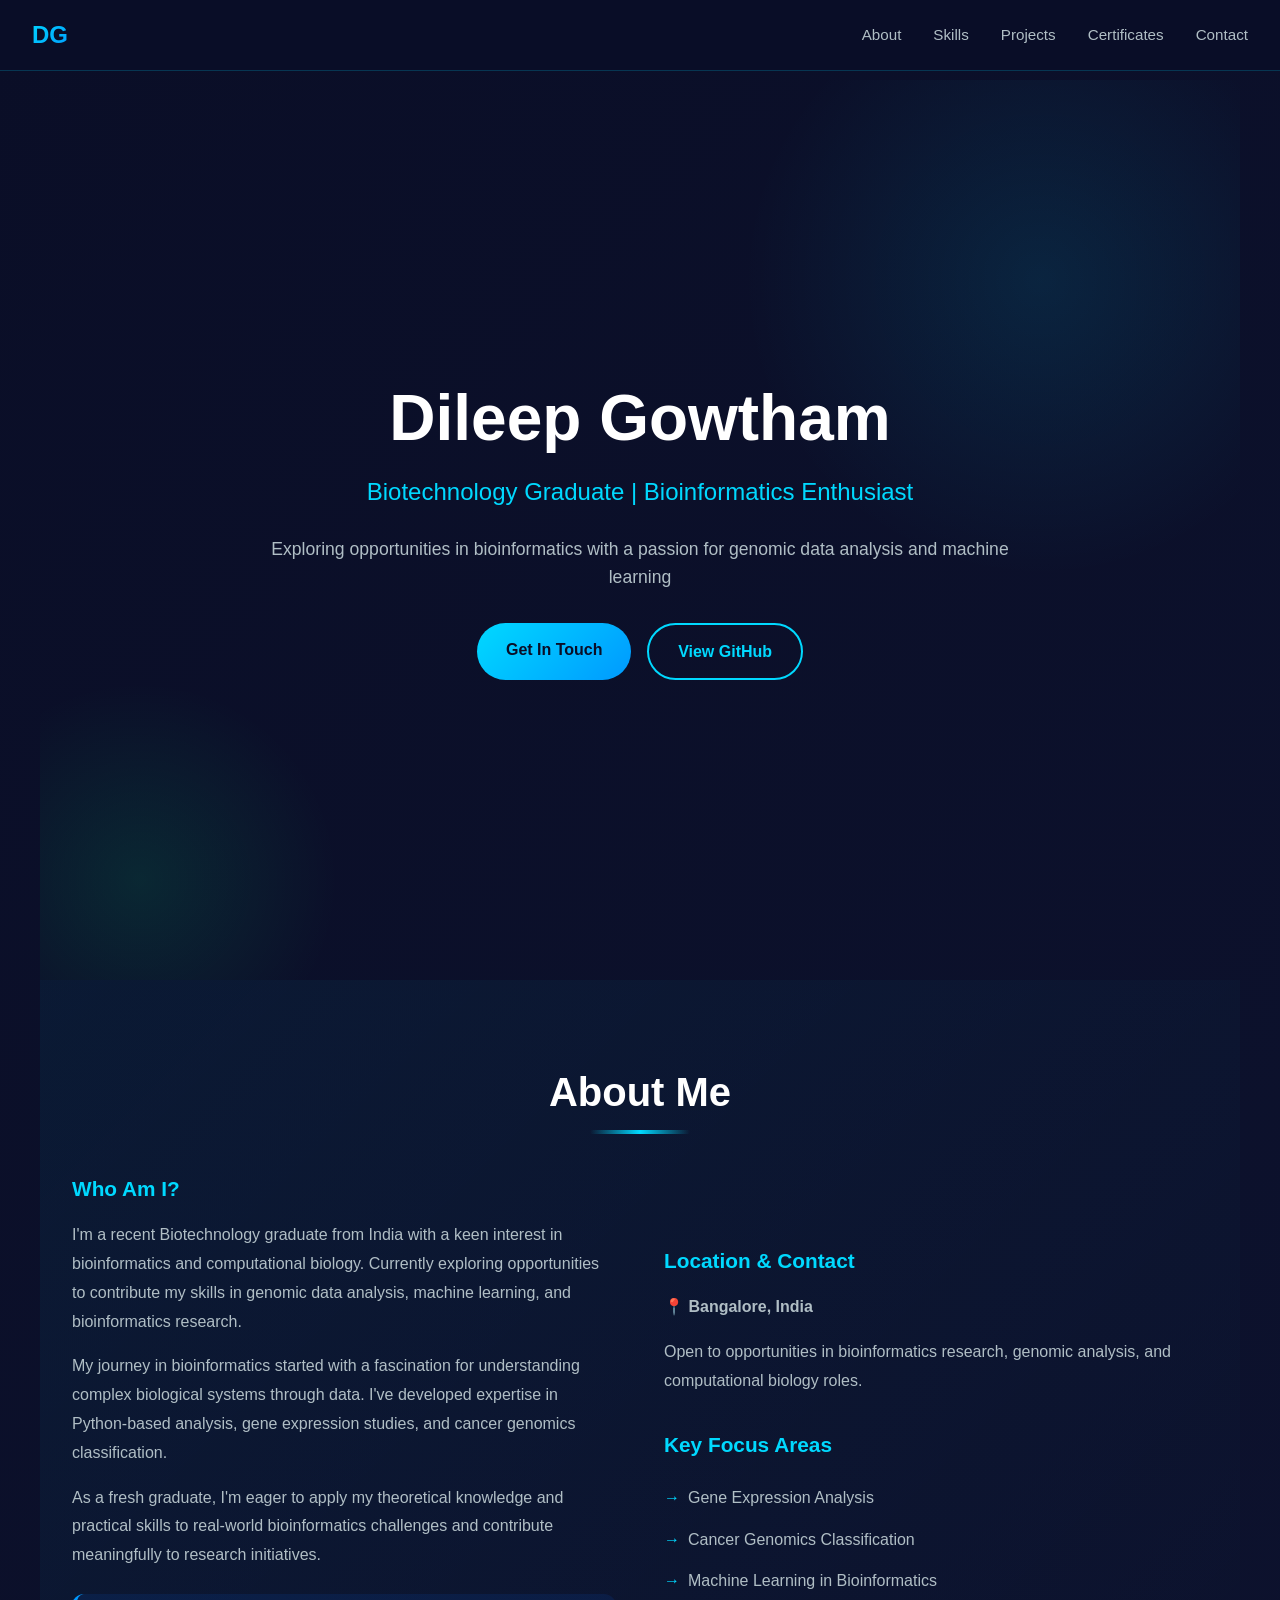
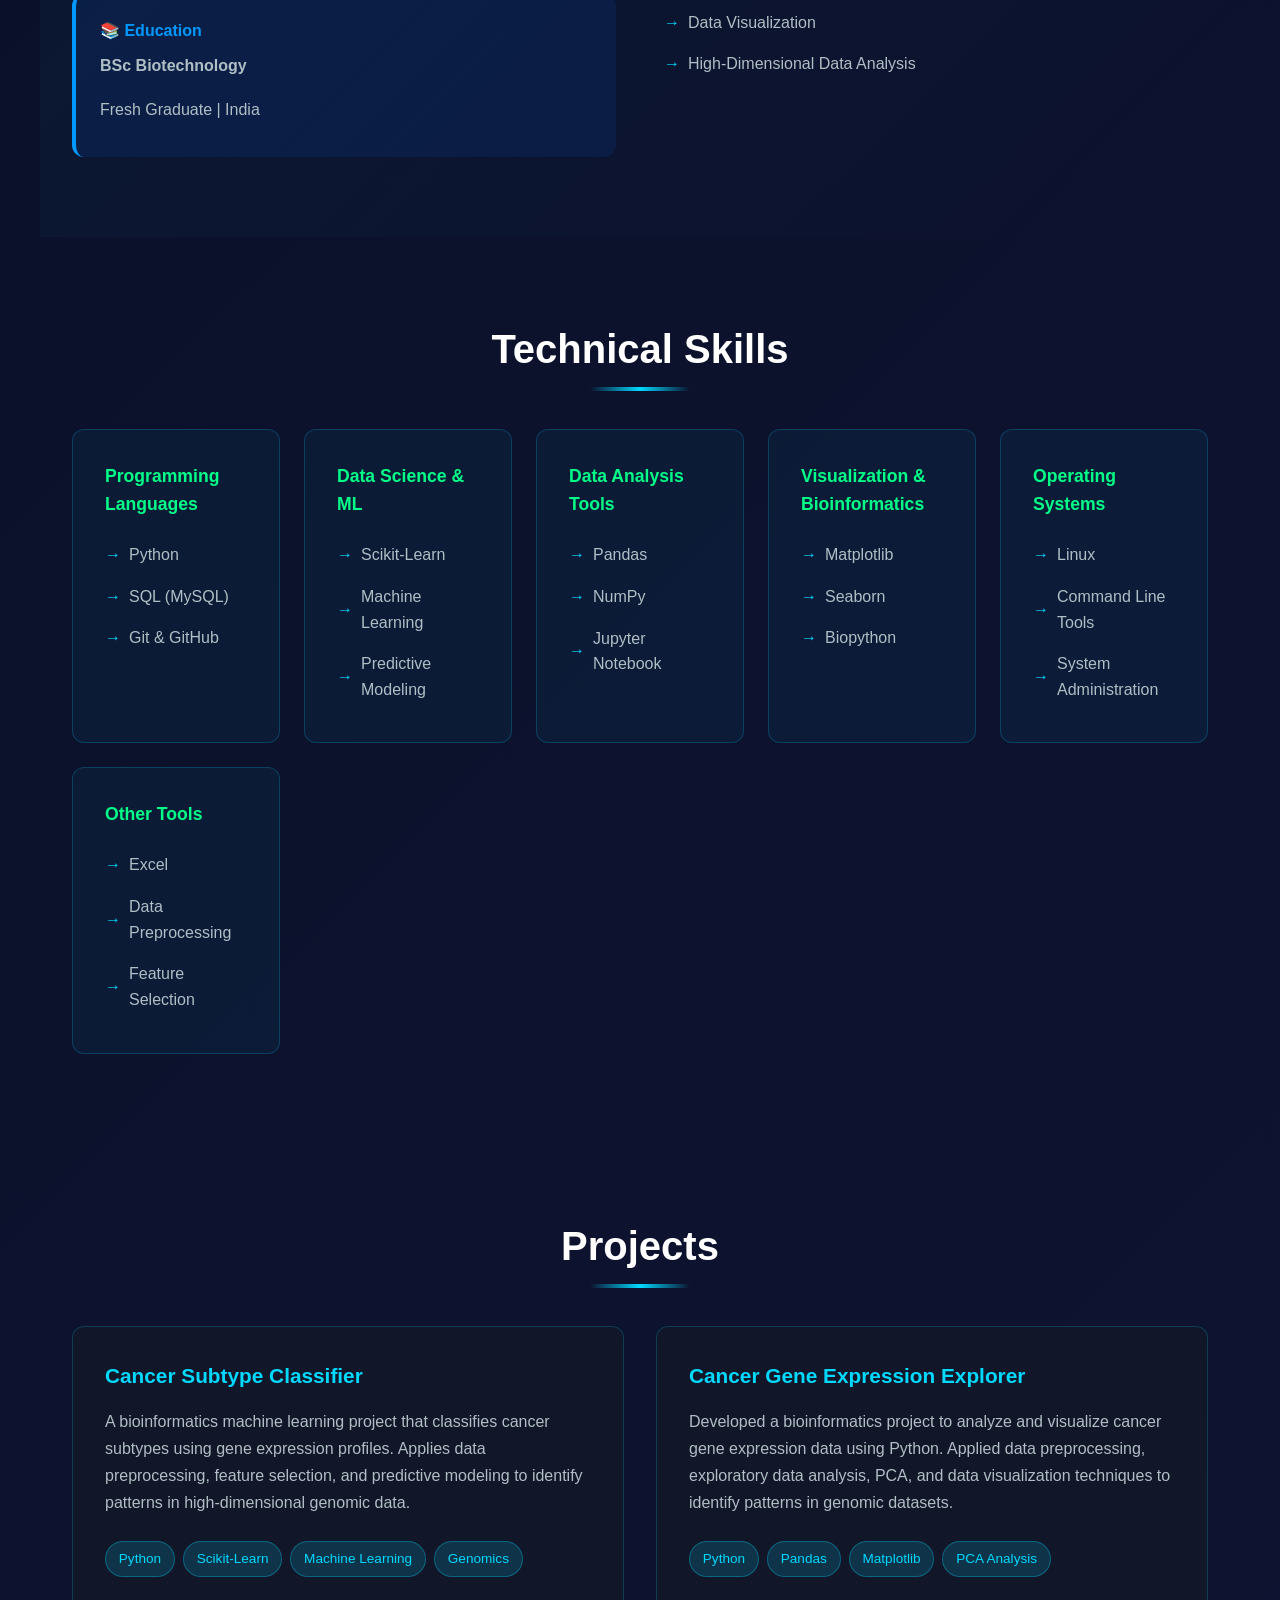
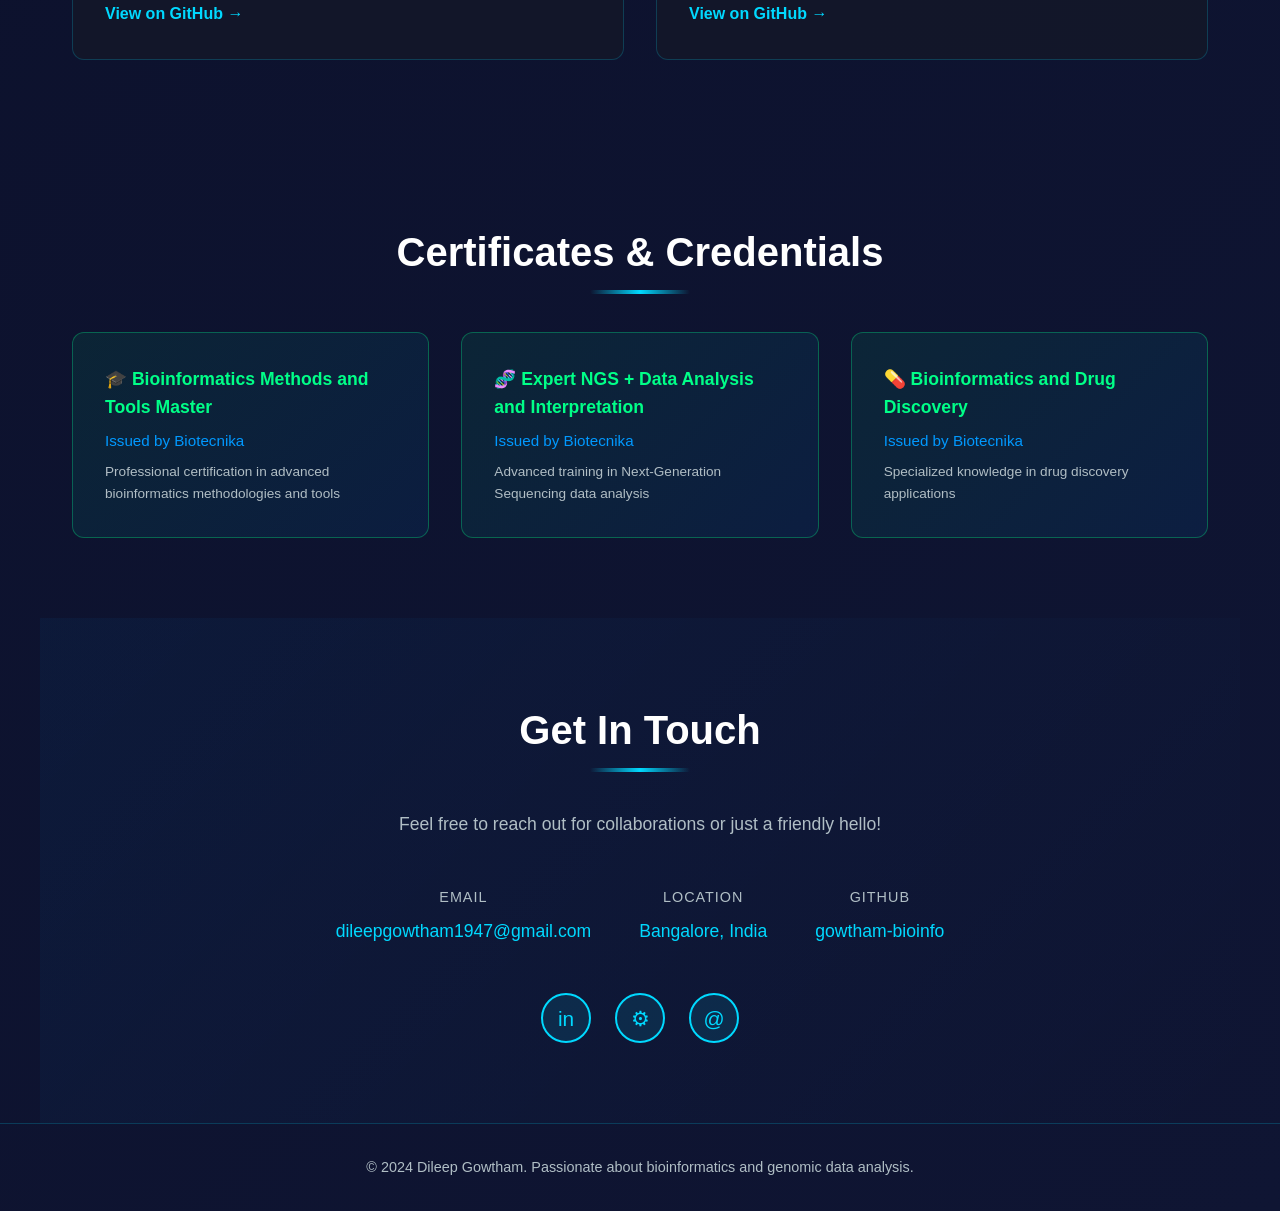
==== index.html @ d01e8219 "Update index.html" ====
<!DOCTYPE html>
<html lang="en">
<head>
    <meta charset="UTF-8">
    <meta name="viewport" content="width=device-width, initial-scale=1.0">
    <title>Dileep Gowtham - Bioinformatics Portfolio</title>
    <style>
        * {
            margin: 0;
            padding: 0;
            box-sizing: border-box;
        }

        :root {
            --bg-dark: #0a0e27;
            --bg-secondary: #141829;
            --accent-teal: #00d9ff;
            --accent-blue: #0099ff;
            --accent-green: #00ff88;
            --text-primary: #ffffff;
            --text-secondary: #b0bec5;
            --border-color: rgba(0, 217, 255, 0.2);
        }

        html {
            scroll-behavior: smooth;
        }

        body {
            font-family: 'Segoe UI', Tahoma, Geneva, Verdana, sans-serif;
            background: linear-gradient(135deg, var(--bg-dark) 0%, #0f1533 100%);
            color: var(--text-primary);
            line-height: 1.6;
            overflow-x: hidden;
        }

        /* Navigation */
        nav {
            position: fixed;
            top: 0;
            width: 100%;
            background: rgba(10, 14, 39, 0.95);
            backdrop-filter: blur(10px);
            padding: 1rem 2rem;
            display: flex;
            justify-content: space-between;
            align-items: center;
            z-index: 1000;
            border-bottom: 1px solid var(--border-color);
        }

        .logo {
            font-weight: 700;
            font-size: 1.5rem;
            background: linear-gradient(135deg, var(--accent-teal), var(--accent-blue));
            -webkit-background-clip: text;
            -webkit-text-fill-color: transparent;
            background-clip: text;
        }

        nav ul {
            display: flex;
            list-style: none;
            gap: 2rem;
        }

        nav a {
            color: var(--text-secondary);
            text-decoration: none;
            transition: all 0.3s ease;
            font-size: 0.95rem;
        }

        nav a:hover {
            color: var(--accent-teal);
            transform: translateY(-2px);
        }

        /* Hero Section */
        .hero {
            margin-top: 80px;
            padding: 4rem 2rem;
            min-height: 100vh;
            display: flex;
            align-items: center;
            justify-content: center;
            position: relative;
            overflow: hidden;
        }

        .hero::before {
            content: '';
            position: absolute;
            width: 600px;
            height: 600px;
            background: radial-gradient(circle, rgba(0, 217, 255, 0.1) 0%, transparent 70%);
            border-radius: 50%;
            top: -100px;
            right: -100px;
            animation: float 6s ease-in-out infinite;
        }

        .hero::after {
            content: '';
            position: absolute;
            width: 400px;
            height: 400px;
            background: radial-gradient(circle, rgba(0, 255, 136, 0.1) 0%, transparent 70%);
            border-radius: 50%;
            bottom: -100px;
            left: -100px;
            animation: float 8s ease-in-out infinite reverse;
        }

        @keyframes float {
            0%, 100% { transform: translateY(0px); }
            50% { transform: translateY(20px); }
        }

        .hero-content {
            position: relative;
            z-index: 10;
            text-align: center;
            max-width: 800px;
        }

        .hero h1 {
            font-size: 4rem;
            font-weight: 800;
            margin-bottom: 1rem;
            line-height: 1.2;
            animation: slideUp 0.8s ease-out;
        }

        .hero .subtitle {
            font-size: 1.5rem;
            color: var(--accent-teal);
            margin-bottom: 1.5rem;
            animation: slideUp 0.8s ease-out 0.2s both;
        }

        .hero p {
            font-size: 1.1rem;
            color: var(--text-secondary);
            margin-bottom: 2rem;
            animation: slideUp 0.8s ease-out 0.4s both;
        }

        @keyframes slideUp {
            from {
                opacity: 0;
                transform: translateY(30px);
            }
            to {
                opacity: 1;
                transform: translateY(0);
            }
        }

        .cta-buttons {
            display: flex;
            gap: 1rem;
            justify-content: center;
            flex-wrap: wrap;
            animation: slideUp 0.8s ease-out 0.6s both;
        }

        .btn {
            padding: 0.85rem 1.8rem;
            border-radius: 50px;
            border: none;
            font-size: 1rem;
            font-weight: 600;
            cursor: pointer;
            transition: all 0.3s ease;
            text-decoration: none;
            display: inline-block;
        }

        .btn-primary {
            background: linear-gradient(135deg, var(--accent-teal), var(--accent-blue));
            color: var(--bg-dark);
        }

        .btn-primary:hover {
            transform: translateY(-3px);
            box-shadow: 0 10px 30px rgba(0, 217, 255, 0.3);
        }

        .btn-secondary {
            background: transparent;
            color: var(--accent-teal);
            border: 2px solid var(--accent-teal);
        }

        .btn-secondary:hover {
            background: rgba(0, 217, 255, 0.1);
            transform: translateY(-3px);
        }

        /* Section Styling */
        section {
            padding: 5rem 2rem;
            max-width: 1200px;
            margin: 0 auto;
        }

        .section-title {
            font-size: 2.5rem;
            margin-bottom: 3rem;
            text-align: center;
            position: relative;
            display: inline-block;
            width: 100%;
        }

        .section-title::after {
            content: '';
            position: absolute;
            bottom: -10px;
            left: 50%;
            transform: translateX(-50%);
            width: 100px;
            height: 4px;
            background: linear-gradient(90deg, transparent, var(--accent-teal), transparent);
            border-radius: 2px;
        }

        /* About Section */
        .about {
            background: linear-gradient(135deg, rgba(0, 217, 255, 0.05) 0%, transparent 100%);
        }

        .about-content {
            display: grid;
            grid-template-columns: 1fr 1fr;
            gap: 3rem;
            align-items: center;
        }

        .about-text h3 {
            font-size: 1.3rem;
            color: var(--accent-teal);
            margin-bottom: 1rem;
        }

        .about-text p {
            margin-bottom: 1rem;
            color: var(--text-secondary);
            line-height: 1.8;
        }

        .education {
            background: rgba(0, 99, 255, 0.1);
            padding: 1.5rem;
            border-radius: 12px;
            border-left: 4px solid var(--accent-blue);
            margin-top: 1.5rem;
        }

        .education h4 {
            color: var(--accent-blue);
            margin-bottom: 0.5rem;
        }

        /* Skills Section */
        .skills-grid {
            display: grid;
            grid-template-columns: repeat(auto-fit, minmax(200px, 1fr));
            gap: 1.5rem;
        }

        .skill-category {
            background: rgba(0, 217, 255, 0.05);
            padding: 2rem;
            border-radius: 12px;
            border: 1px solid var(--border-color);
            transition: all 0.3s ease;
        }

        .skill-category:hover {
            background: rgba(0, 217, 255, 0.1);
            transform: translateY(-5px);
            border-color: var(--accent-teal);
            box-shadow: 0 10px 30px rgba(0, 217, 255, 0.1);
        }

        .skill-category h4 {
            color: var(--accent-green);
            margin-bottom: 1rem;
            font-size: 1.1rem;
        }

        .skill-list {
            list-style: none;
        }

        .skill-list li {
            padding: 0.5rem 0;
            color: var(--text-secondary);
            display: flex;
            align-items: center;
            gap: 0.5rem;
        }

        .skill-list li::before {
            content: '→';
            color: var(--accent-teal);
            font-weight: bold;
        }

        /* Projects Section */
        .projects-grid {
            display: grid;
            grid-template-columns: repeat(auto-fit, minmax(320px, 1fr));
            gap: 2rem;
        }

        .project-card {
            background: rgba(20, 24, 41, 0.8);
            border: 1px solid var(--border-color);
            border-radius: 12px;
            padding: 2rem;
            transition: all 0.3s ease;
            position: relative;
            overflow: hidden;
        }

        .project-card::before {
            content: '';
            position: absolute;
            top: -100%;
            left: 0;
            width: 100%;
            height: 100%;
            background: linear-gradient(135deg, transparent, rgba(0, 217, 255, 0.1), transparent);
            transition: top 0.3s ease;
        }

        .project-card:hover {
            border-color: var(--accent-teal);
            transform: translateY(-8px);
            box-shadow: 0 15px 40px rgba(0, 217, 255, 0.15);
        }

        .project-card:hover::before {
            top: 100%;
        }

        .project-card h3 {
            color: var(--accent-teal);
            margin-bottom: 1rem;
            font-size: 1.3rem;
            position: relative;
            z-index: 5;
        }

        .project-card p {
            color: var(--text-secondary);
            margin-bottom: 1.5rem;
            line-height: 1.7;
            position: relative;
            z-index: 5;
        }

        .project-tech {
            display: flex;
            flex-wrap: wrap;
            gap: 0.5rem;
            margin-bottom: 1.5rem;
            position: relative;
            z-index: 5;
        }

        .tech-tag {
            background: rgba(0, 217, 255, 0.15);
            color: var(--accent-teal);
            padding: 0.4rem 0.8rem;
            border-radius: 20px;
            font-size: 0.85rem;
            border: 1px solid rgba(0, 217, 255, 0.3);
        }

        .project-link {
            display: inline-block;
            color: var(--accent-teal);
            text-decoration: none;
            font-weight: 600;
            position: relative;
            z-index: 5;
            transition: all 0.3s ease;
        }

        .project-link:hover {
            color: var(--accent-green);
            transform: translateX(5px);
        }

        /* Certificates Section */
        .certificates-list {
            display: grid;
            grid-template-columns: repeat(auto-fit, minmax(280px, 1fr));
            gap: 2rem;
        }

        .cert-card {
            background: linear-gradient(135deg, rgba(0, 255, 136, 0.08) 0%, rgba(0, 153, 255, 0.08) 100%);
            border: 1px solid rgba(0, 255, 136, 0.3);
            border-radius: 12px;
            padding: 2rem;
            transition: all 0.3s ease;
        }

        .cert-card:hover {
            transform: translateY(-5px);
            border-color: var(--accent-green);
            box-shadow: 0 10px 30px rgba(0, 255, 136, 0.15);
        }

        .cert-card h4 {
            color: var(--accent-green);
            margin-bottom: 0.5rem;
            font-size: 1.1rem;
        }

        .cert-issuer {
            color: var(--accent-blue);
            font-size: 0.95rem;
            margin-bottom: 0.5rem;
        }

        .cert-year {
            color: var(--text-secondary);
            font-size: 0.85rem;
        }

        /* Contact Section */
        .contact {
            text-align: center;
            background: linear-gradient(135deg, rgba(0, 153, 255, 0.05) 0%, transparent 100%);
        }

        .contact-info {
            display: flex;
            justify-content: center;
            gap: 3rem;
            flex-wrap: wrap;
            margin: 3rem 0;
        }

        .contact-item {
            display: flex;
            flex-direction: column;
            align-items: center;
        }

        .contact-label {
            color: var(--text-secondary);
            font-size: 0.9rem;
            margin-bottom: 0.5rem;
            text-transform: uppercase;
            letter-spacing: 1px;
        }

        .contact-value {
            color: var(--accent-teal);
            font-size: 1.1rem;
            text-decoration: none;
            transition: all 0.3s ease;
        }

        .contact-value:hover {
            color: var(--accent-green);
        }

        .social-links {
            display: flex;
            justify-content: center;
            gap: 1.5rem;
            margin-top: 2rem;
        }

        .social-link {
            width: 50px;
            height: 50px;
            border-radius: 50%;
            display: flex;
            align-items: center;
            justify-content: center;
            background: rgba(0, 217, 255, 0.1);
            border: 2px solid var(--accent-teal);
            color: var(--accent-teal);
            text-decoration: none;
            transition: all 0.3s ease;
            font-size: 1.3rem;
        }

        .social-link:hover {
            background: var(--accent-teal);
            color: var(--bg-dark);
            transform: translateY(-5px);
        }

        /* Footer */
        footer {
            text-align: center;
            padding: 2rem;
            border-top: 1px solid var(--border-color);
            color: var(--text-secondary);
            font-size: 0.9rem;
        }

        /* Responsive */
        @media (max-width: 768px) {
            nav ul {
                flex-direction: column;
                gap: 1rem;
            }

            .hero h1 {
                font-size: 2.5rem;
            }

            .hero .subtitle {
                font-size: 1.2rem;
            }

            .about-content {
                grid-template-columns: 1fr;
            }

            .contact-info {
                gap: 1.5rem;
                flex-direction: column;
            }

            section {
                padding: 3rem 1rem;
            }
        }

        /* Scroll animations */
        .fade-in {
            opacity: 0;
            animation: fadeIn 0.8s ease forwards;
        }

        @keyframes fadeIn {
            to {
                opacity: 1;
            }
        }
    </style>
</head>
<body>
    <!-- Navigation -->
    <nav>
        <div class="logo">DG</div>
        <ul>
            <li><a href="#about">About</a></li>
            <li><a href="#skills">Skills</a></li>
            <li><a href="#projects">Projects</a></li>
            <li><a href="#certificates">Certificates</a></li>
            <li><a href="#contact">Contact</a></li>
        </ul>
    </nav>

    <!-- Hero Section -->
    <section class="hero">
        <div class="hero-content">
            <h1>Dileep Gowtham</h1>
            <p class="subtitle">Biotechnology Graduate | Bioinformatics Enthusiast</p>
            <p>Exploring opportunities in bioinformatics with a passion for genomic data analysis and machine learning</p>
            <div class="cta-buttons">
                <a href="#contact" class="btn btn-primary">Get In Touch</a>
                <a href="https://github.com/gowtham-bioinfo" target="_blank" class="btn btn-secondary">View GitHub</a>
            </div>
        </div>
    </section>

    <!-- About Section -->
    <section id="about" class="about">
        <h2 class="section-title">About Me</h2>
        <div class="about-content">
            <div class="about-text">
                <h3>Who Am I?</h3>
                <p>I'm a recent Biotechnology graduate from India with a keen interest in bioinformatics and computational biology. Currently exploring opportunities to contribute my skills in genomic data analysis, machine learning, and bioinformatics research.</p>
                <p>My journey in bioinformatics started with a fascination for understanding complex biological systems through data. I've developed expertise in Python-based analysis, gene expression studies, and cancer genomics classification.</p>
                <p>As a fresh graduate, I'm eager to apply my theoretical knowledge and practical skills to real-world bioinformatics challenges and contribute meaningfully to research initiatives.</p>
                <div class="education">
                    <h4>📚 Education</h4>
                    <p><strong>BSc Biotechnology</strong></p>
                    <p style="color: var(--text-secondary); margin: 0.5rem 0;">Fresh Graduate | India</p>
                </div>
            </div>
            <div class="about-text">
                <h3>Location & Contact</h3>
                <p><strong>📍 Bangalore, India</strong></p>
                <p>Open to opportunities in bioinformatics research, genomic analysis, and computational biology roles.</p>
                <h3 style="margin-top: 2rem;">Key Focus Areas</h3>
                <ul class="skill-list" style="color: var(--text-secondary);">
                    <li>Gene Expression Analysis</li>
                    <li>Cancer Genomics Classification</li>
                    <li>Machine Learning in Bioinformatics</li>
                    <li>Data Visualization</li>
                    <li>High-Dimensional Data Analysis</li>
                </ul>
            </div>
        </div>
    </section>

    <!-- Skills Section -->
    <section id="skills">
        <h2 class="section-title">Technical Skills</h2>
        <div class="skills-grid">
            <div class="skill-category">
                <h4>Programming Languages</h4>
                <ul class="skill-list">
                    <li>Python</li>
                    <li>SQL (MySQL)</li>
                    <li>Git & GitHub</li>
                </ul>
            </div>
            <div class="skill-category">
                <h4>Data Science & ML</h4>
                <ul class="skill-list">
                    <li>Scikit-Learn</li>
                    <li>Machine Learning</li>
                    <li>Predictive Modeling</li>
                </ul>
            </div>
            <div class="skill-category">
                <h4>Data Analysis Tools</h4>
                <ul class="skill-list">
                    <li>Pandas</li>
                    <li>NumPy</li>
                    <li>Jupyter Notebook</li>
                </ul>
            </div>
            <div class="skill-category">
                <h4>Visualization & Bioinformatics</h4>
                <ul class="skill-list">
                    <li>Matplotlib</li>
                    <li>Seaborn</li>
                    <li>Biopython</li>
                </ul>
            </div>
            <div class="skill-category">
                <h4>Operating Systems</h4>
                <ul class="skill-list">
                    <li>Linux</li>
                    <li>Command Line Tools</li>
                    <li>System Administration</li>
                </ul>
            </div>
            <div class="skill-category">
                <h4>Other Tools</h4>
                <ul class="skill-list">
                    <li>Excel</li>
                    <li>Data Preprocessing</li>
                    <li>Feature Selection</li>
                </ul>
            </div>
        </div>
    </section>

    <!-- Projects Section -->
    <section id="projects">
        <h2 class="section-title">Projects</h2>
        <div class="projects-grid">
            <div class="project-card">
                <h3>Cancer Subtype Classifier</h3>
                <p>A bioinformatics machine learning project that classifies cancer subtypes using gene expression profiles. Applies data preprocessing, feature selection, and predictive modeling to identify patterns in high-dimensional genomic data.</p>
                <div class="project-tech">
                    <span class="tech-tag">Python</span>
                    <span class="tech-tag">Scikit-Learn</span>
                    <span class="tech-tag">Machine Learning</span>
                    <span class="tech-tag">Genomics</span>
                </div>
                <a href="https://github.com/gowtham-bioinfo/Cancer-Subtype-Classifier" target="_blank" class="project-link">View on GitHub →</a>
            </div>

            <div class="project-card">
                <h3>Cancer Gene Expression Explorer</h3>
                <p>Developed a bioinformatics project to analyze and visualize cancer gene expression data using Python. Applied data preprocessing, exploratory data analysis, PCA, and data visualization techniques to identify patterns in genomic datasets.</p>
                <div class="project-tech">
                    <span class="tech-tag">Python</span>
                    <span class="tech-tag">Pandas</span>
                    <span class="tech-tag">Matplotlib</span>
                    <span class="tech-tag">PCA Analysis</span>
                </div>
                <a href="https://github.com/gowtham-bioinfo/Cancer-Gene-Expression-Explorer" target="_blank" class="project-link">View on GitHub →</a>
            </div>
        </div>
    </section>

    <!-- Certificates Section -->
    <section id="certificates">
        <h2 class="section-title">Certificates & Credentials</h2>
        <div class="certificates-list">
            <div class="cert-card">
                <h4>🎓 Bioinformatics Methods and Tools Master</h4>
                <p class="cert-issuer">Issued by Biotecnika</p>
                <p class="cert-year">Professional certification in advanced bioinformatics methodologies and tools</p>
            </div>
            <div class="cert-card">
                <h4>🧬 Expert NGS + Data Analysis and Interpretation</h4>
                <p class="cert-issuer">Issued by Biotecnika</p>
                <p class="cert-year">Advanced training in Next-Generation Sequencing data analysis</p>
            </div>
            <div class="cert-card">
                <h4>💊 Bioinformatics and Drug Discovery</h4>
                <p class="cert-issuer">Issued by Biotecnika</p>
                <p class="cert-year">Specialized knowledge in drug discovery applications</p>
            </div>
        </div>
    </section>

    <!-- Contact Section -->
    <section id="contact" class="contact">
        <h2 class="section-title">Get In Touch</h2>
        <p style="color: var(--text-secondary); font-size: 1.1rem; margin-bottom: 2rem;">Feel free to reach out for collaborations or just a friendly hello!</p>
        
        <div class="contact-info">
            <div class="contact-item">
                <span class="contact-label">Email</span>
                <a href="mailto:dileepgowtham1947@gmail.com" class="contact-value">dileepgowtham1947@gmail.com</a>
            </div>
            <div class="contact-item">
                <span class="contact-label">Location</span>
                <span class="contact-value">Bangalore, India</span>
            </div>
            <div class="contact-item">
                <span class="contact-label">GitHub</span>
                <a href="https://github.com/gowtham-bioinfo" target="_blank" class="contact-value">gowtham-bioinfo</a>
            </div>
        </div>

        <div class="social-links">
            <a href="https://www.linkedin.com/in/dileep-gowtham-074001313" target="_blank" class="social-link" title="LinkedIn">in</a>
            <a href="https://github.com/gowtham-bioinfo" target="_blank" class="social-link" title="GitHub">⚙</a>
            <a href="mailto:dileepgowtham1947@gmail.com" class="social-link" title="Email">@</a>
        </div>
    </section>

    <!-- Footer -->
    <footer>
        <p>&copy; 2024 Dileep Gowtham. Passionate about bioinformatics and genomic data analysis.</p>
    </footer>

    <script>
        // Smooth scroll behavior for navigation
        document.querySelectorAll('a[href^="#"]').forEach(anchor => {
            anchor.addEventListener('click', function (e) {
                e.preventDefault();
                const target = document.querySelector(this.getAttribute('href'));
                if (target) {
                    target.scrollIntoView({ behavior: 'smooth' });
                }
            });
        });

        // Animate elements on scroll
        const observerOptions = {
            threshold: 0.1,
            rootMargin: '0px 0px -100px 0px'
        };

        const observer = new IntersectionObserver(function(entries) {
            entries.forEach(entry => {
                if (entry.isIntersecting) {
                    entry.target.classList.add('fade-in');
                    observer.unobserve(entry.target);
                }
            });
        }, observerOptions);

        document.querySelectorAll('.skill-category, .project-card, .cert-card').forEach(el => {
            observer.observe(el);
        });
    </script>
</body>
</html>
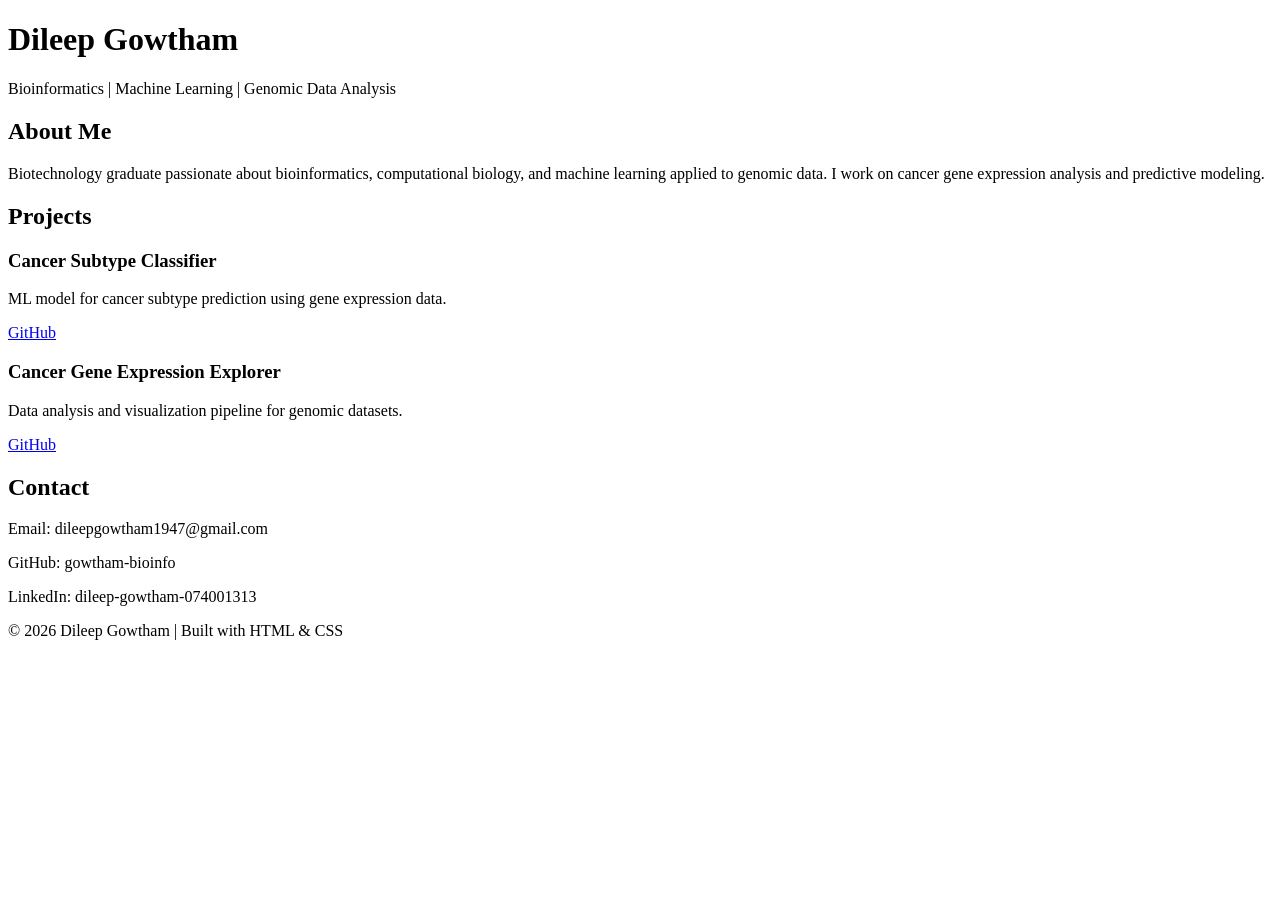
==== commit 3835826d: "Index" ====
--- a/index.html
+++ b/index.html
@@ -1,783 +1,55 @@
 <!DOCTYPE html>
 <html lang="en">
 <head>
-    <meta charset="UTF-8">
-    <meta name="viewport" content="width=device-width, initial-scale=1.0">
-    <title>Dileep Gowtham - Bioinformatics Portfolio</title>
-    <style>
-        * {
-            margin: 0;
-            padding: 0;
-            box-sizing: border-box;
-        }
+  <meta charset="UTF-8" />
+  <meta name="viewport" content="width=device-width, initial-scale=1.0" />
+  <title>Dileep Gowtham | Bioinformatics Portfolio</title>
+  <link rel="stylesheet" href="style.css" />
+</head>
 
-        :root {
-            --bg-dark: #0a0e27;
-            --bg-secondary: #141829;
-            --accent-teal: #00d9ff;
-            --accent-blue: #0099ff;
-            --accent-green: #00ff88;
-            --text-primary: #ffffff;
-            --text-secondary: #b0bec5;
-            --border-color: rgba(0, 217, 255, 0.2);
-        }
+<body>
 
-        html {
-            scroll-behavior: smooth;
-        }
+  <header>
+    <h1>Dileep Gowtham</h1>
+    <p>Bioinformatics | Machine Learning | Genomic Data Analysis</p>
+  </header>
 
-        body {
-            font-family: 'Segoe UI', Tahoma, Geneva, Verdana, sans-serif;
-            background: linear-gradient(135deg, var(--bg-dark) 0%, #0f1533 100%);
-            color: var(--text-primary);
-            line-height: 1.6;
-            overflow-x: hidden;
-        }
+  <section class="about">
+    <h2>About Me</h2>
+    <p>
+      Biotechnology graduate passionate about bioinformatics, computational biology,
+      and machine learning applied to genomic data. I work on cancer gene expression
+      analysis and predictive modeling.
+    </p>
+  </section>
 
-        /* Navigation */
-        nav {
-            position: fixed;
-            top: 0;
-            width: 100%;
-            background: rgba(10, 14, 39, 0.95);
-            backdrop-filter: blur(10px);
-            padding: 1rem 2rem;
-            display: flex;
-            justify-content: space-between;
-            align-items: center;
-            z-index: 1000;
-            border-bottom: 1px solid var(--border-color);
-        }
+  <section class="projects">
+    <h2>Projects</h2>
 
-        .logo {
-            font-weight: 700;
-            font-size: 1.5rem;
-            background: linear-gradient(135deg, var(--accent-teal), var(--accent-blue));
-            -webkit-background-clip: text;
-            -webkit-text-fill-color: transparent;
-            background-clip: text;
-        }
+    <div class="card">
+      <h3>Cancer Subtype Classifier</h3>
+      <p>ML model for cancer subtype prediction using gene expression data.</p>
+      <a href="https://github.com/gowtham-bioinfo/Cancer-Subtype-Classifier">GitHub</a>
+    </div>
 
-        nav ul {
-            display: flex;
-            list-style: none;
-            gap: 2rem;
-        }
+    <div class="card">
+      <h3>Cancer Gene Expression Explorer</h3>
+      <p>Data analysis and visualization pipeline for genomic datasets.</p>
+      <a href="https://github.com/gowtham-bioinfo/Cancer-Gene-Expression-Explorer">GitHub</a>
+    </div>
 
-        nav a {
-            color: var(--text-secondary);
-            text-decoration: none;
-            transition: all 0.3s ease;
-            font-size: 0.95rem;
-        }
+  </section>
 
-        nav a:hover {
-            color: var(--accent-teal);
-            transform: translateY(-2px);
-        }
+  <section class="contact">
+    <h2>Contact</h2>
+    <p>Email: dileepgowtham1947@gmail.com</p>
+    <p>GitHub: gowtham-bioinfo</p>
+    <p>LinkedIn: dileep-gowtham-074001313</p>
+  </section>
 
-        /* Hero Section */
-        .hero {
-            margin-top: 80px;
-            padding: 4rem 2rem;
-            min-height: 100vh;
-            display: flex;
-            align-items: center;
-            justify-content: center;
-            position: relative;
-            overflow: hidden;
-        }
+  <footer>
+    <p>© 2026 Dileep Gowtham | Built with HTML & CSS</p>
+  </footer>
 
-        .hero::before {
-            content: '';
-            position: absolute;
-            width: 600px;
-            height: 600px;
-            background: radial-gradient(circle, rgba(0, 217, 255, 0.1) 0%, transparent 70%);
-            border-radius: 50%;
-            top: -100px;
-            right: -100px;
-            animation: float 6s ease-in-out infinite;
-        }
-
-        .hero::after {
-            content: '';
-            position: absolute;
-            width: 400px;
-            height: 400px;
-            background: radial-gradient(circle, rgba(0, 255, 136, 0.1) 0%, transparent 70%);
-            border-radius: 50%;
-            bottom: -100px;
-            left: -100px;
-            animation: float 8s ease-in-out infinite reverse;
-        }
-
-        @keyframes float {
-            0%, 100% { transform: translateY(0px); }
-            50% { transform: translateY(20px); }
-        }
-
-        .hero-content {
-            position: relative;
-            z-index: 10;
-            text-align: center;
-            max-width: 800px;
-        }
-
-        .hero h1 {
-            font-size: 4rem;
-            font-weight: 800;
-            margin-bottom: 1rem;
-            line-height: 1.2;
-            animation: slideUp 0.8s ease-out;
-        }
-
-        .hero .subtitle {
-            font-size: 1.5rem;
-            color: var(--accent-teal);
-            margin-bottom: 1.5rem;
-            animation: slideUp 0.8s ease-out 0.2s both;
-        }
-
-        .hero p {
-            font-size: 1.1rem;
-            color: var(--text-secondary);
-            margin-bottom: 2rem;
-            animation: slideUp 0.8s ease-out 0.4s both;
-        }
-
-        @keyframes slideUp {
-            from {
-                opacity: 0;
-                transform: translateY(30px);
-            }
-            to {
-                opacity: 1;
-                transform: translateY(0);
-            }
-        }
-
-        .cta-buttons {
-            display: flex;
-            gap: 1rem;
-            justify-content: center;
-            flex-wrap: wrap;
-            animation: slideUp 0.8s ease-out 0.6s both;
-        }
-
-        .btn {
-            padding: 0.85rem 1.8rem;
-            border-radius: 50px;
-            border: none;
-            font-size: 1rem;
-            font-weight: 600;
-            cursor: pointer;
-            transition: all 0.3s ease;
-            text-decoration: none;
-            display: inline-block;
-        }
-
-        .btn-primary {
-            background: linear-gradient(135deg, var(--accent-teal), var(--accent-blue));
-            color: var(--bg-dark);
-        }
-
-        .btn-primary:hover {
-            transform: translateY(-3px);
-            box-shadow: 0 10px 30px rgba(0, 217, 255, 0.3);
-        }
-
-        .btn-secondary {
-            background: transparent;
-            color: var(--accent-teal);
-            border: 2px solid var(--accent-teal);
-        }
-
-        .btn-secondary:hover {
-            background: rgba(0, 217, 255, 0.1);
-            transform: translateY(-3px);
-        }
-
-        /* Section Styling */
-        section {
-            padding: 5rem 2rem;
-            max-width: 1200px;
-            margin: 0 auto;
-        }
-
-        .section-title {
-            font-size: 2.5rem;
-            margin-bottom: 3rem;
-            text-align: center;
-            position: relative;
-            display: inline-block;
-            width: 100%;
-        }
-
-        .section-title::after {
-            content: '';
-            position: absolute;
-            bottom: -10px;
-            left: 50%;
-            transform: translateX(-50%);
-            width: 100px;
-            height: 4px;
-            background: linear-gradient(90deg, transparent, var(--accent-teal), transparent);
-            border-radius: 2px;
-        }
-
-        /* About Section */
-        .about {
-            background: linear-gradient(135deg, rgba(0, 217, 255, 0.05) 0%, transparent 100%);
-        }
-
-        .about-content {
-            display: grid;
-            grid-template-columns: 1fr 1fr;
-            gap: 3rem;
-            align-items: center;
-        }
-
-        .about-text h3 {
-            font-size: 1.3rem;
-            color: var(--accent-teal);
-            margin-bottom: 1rem;
-        }
-
-        .about-text p {
-            margin-bottom: 1rem;
-            color: var(--text-secondary);
-            line-height: 1.8;
-        }
-
-        .education {
-            background: rgba(0, 99, 255, 0.1);
-            padding: 1.5rem;
-            border-radius: 12px;
-            border-left: 4px solid var(--accent-blue);
-            margin-top: 1.5rem;
-        }
-
-        .education h4 {
-            color: var(--accent-blue);
-            margin-bottom: 0.5rem;
-        }
-
-        /* Skills Section */
-        .skills-grid {
-            display: grid;
-            grid-template-columns: repeat(auto-fit, minmax(200px, 1fr));
-            gap: 1.5rem;
-        }
-
-        .skill-category {
-            background: rgba(0, 217, 255, 0.05);
-            padding: 2rem;
-            border-radius: 12px;
-            border: 1px solid var(--border-color);
-            transition: all 0.3s ease;
-        }
-
-        .skill-category:hover {
-            background: rgba(0, 217, 255, 0.1);
-            transform: translateY(-5px);
-            border-color: var(--accent-teal);
-            box-shadow: 0 10px 30px rgba(0, 217, 255, 0.1);
-        }
-
-        .skill-category h4 {
-            color: var(--accent-green);
-            margin-bottom: 1rem;
-            font-size: 1.1rem;
-        }
-
-        .skill-list {
-            list-style: none;
-        }
-
-        .skill-list li {
-            padding: 0.5rem 0;
-            color: var(--text-secondary);
-            display: flex;
-            align-items: center;
-            gap: 0.5rem;
-        }
-
-        .skill-list li::before {
-            content: '→';
-            color: var(--accent-teal);
-            font-weight: bold;
-        }
-
-        /* Projects Section */
-        .projects-grid {
-            display: grid;
-            grid-template-columns: repeat(auto-fit, minmax(320px, 1fr));
-            gap: 2rem;
-        }
-
-        .project-card {
-            background: rgba(20, 24, 41, 0.8);
-            border: 1px solid var(--border-color);
-            border-radius: 12px;
-            padding: 2rem;
-            transition: all 0.3s ease;
-            position: relative;
-            overflow: hidden;
-        }
-
-        .project-card::before {
-            content: '';
-            position: absolute;
-            top: -100%;
-            left: 0;
-            width: 100%;
-            height: 100%;
-            background: linear-gradient(135deg, transparent, rgba(0, 217, 255, 0.1), transparent);
-            transition: top 0.3s ease;
-        }
-
-        .project-card:hover {
-            border-color: var(--accent-teal);
-            transform: translateY(-8px);
-            box-shadow: 0 15px 40px rgba(0, 217, 255, 0.15);
-        }
-
-        .project-card:hover::before {
-            top: 100%;
-        }
-
-        .project-card h3 {
-            color: var(--accent-teal);
-            margin-bottom: 1rem;
-            font-size: 1.3rem;
-            position: relative;
-            z-index: 5;
-        }
-
-        .project-card p {
-            color: var(--text-secondary);
-            margin-bottom: 1.5rem;
-            line-height: 1.7;
-            position: relative;
-            z-index: 5;
-        }
-
-        .project-tech {
-            display: flex;
-            flex-wrap: wrap;
-            gap: 0.5rem;
-            margin-bottom: 1.5rem;
-            position: relative;
-            z-index: 5;
-        }
-
-        .tech-tag {
-            background: rgba(0, 217, 255, 0.15);
-            color: var(--accent-teal);
-            padding: 0.4rem 0.8rem;
-            border-radius: 20px;
-            font-size: 0.85rem;
-            border: 1px solid rgba(0, 217, 255, 0.3);
-        }
-
-        .project-link {
-            display: inline-block;
-            color: var(--accent-teal);
-            text-decoration: none;
-            font-weight: 600;
-            position: relative;
-            z-index: 5;
-            transition: all 0.3s ease;
-        }
-
-        .project-link:hover {
-            color: var(--accent-green);
-            transform: translateX(5px);
-        }
-
-        /* Certificates Section */
-        .certificates-list {
-            display: grid;
-            grid-template-columns: repeat(auto-fit, minmax(280px, 1fr));
-            gap: 2rem;
-        }
-
-        .cert-card {
-            background: linear-gradient(135deg, rgba(0, 255, 136, 0.08) 0%, rgba(0, 153, 255, 0.08) 100%);
-            border: 1px solid rgba(0, 255, 136, 0.3);
-            border-radius: 12px;
-            padding: 2rem;
-            transition: all 0.3s ease;
-        }
-
-        .cert-card:hover {
-            transform: translateY(-5px);
-            border-color: var(--accent-green);
-            box-shadow: 0 10px 30px rgba(0, 255, 136, 0.15);
-        }
-
-        .cert-card h4 {
-            color: var(--accent-green);
-            margin-bottom: 0.5rem;
-            font-size: 1.1rem;
-        }
-
-        .cert-issuer {
-            color: var(--accent-blue);
-            font-size: 0.95rem;
-            margin-bottom: 0.5rem;
-        }
-
-        .cert-year {
-            color: var(--text-secondary);
-            font-size: 0.85rem;
-        }
-
-        /* Contact Section */
-        .contact {
-            text-align: center;
-            background: linear-gradient(135deg, rgba(0, 153, 255, 0.05) 0%, transparent 100%);
-        }
-
-        .contact-info {
-            display: flex;
-            justify-content: center;
-            gap: 3rem;
-            flex-wrap: wrap;
-            margin: 3rem 0;
-        }
-
-        .contact-item {
-            display: flex;
-            flex-direction: column;
-            align-items: center;
-        }
-
-        .contact-label {
-            color: var(--text-secondary);
-            font-size: 0.9rem;
-            margin-bottom: 0.5rem;
-            text-transform: uppercase;
-            letter-spacing: 1px;
-        }
-
-        .contact-value {
-            color: var(--accent-teal);
-            font-size: 1.1rem;
-            text-decoration: none;
-            transition: all 0.3s ease;
-        }
-
-        .contact-value:hover {
-            color: var(--accent-green);
-        }
-
-        .social-links {
-            display: flex;
-            justify-content: center;
-            gap: 1.5rem;
-            margin-top: 2rem;
-        }
-
-        .social-link {
-            width: 50px;
-            height: 50px;
-            border-radius: 50%;
-            display: flex;
-            align-items: center;
-            justify-content: center;
-            background: rgba(0, 217, 255, 0.1);
-            border: 2px solid var(--accent-teal);
-            color: var(--accent-teal);
-            text-decoration: none;
-            transition: all 0.3s ease;
-            font-size: 1.3rem;
-        }
-
-        .social-link:hover {
-            background: var(--accent-teal);
-            color: var(--bg-dark);
-            transform: translateY(-5px);
-        }
-
-        /* Footer */
-        footer {
-            text-align: center;
-            padding: 2rem;
-            border-top: 1px solid var(--border-color);
-            color: var(--text-secondary);
-            font-size: 0.9rem;
-        }
-
-        /* Responsive */
-        @media (max-width: 768px) {
-            nav ul {
-                flex-direction: column;
-                gap: 1rem;
-            }
-
-            .hero h1 {
-                font-size: 2.5rem;
-            }
-
-            .hero .subtitle {
-                font-size: 1.2rem;
-            }
-
-            .about-content {
-                grid-template-columns: 1fr;
-            }
-
-            .contact-info {
-                gap: 1.5rem;
-                flex-direction: column;
-            }
-
-            section {
-                padding: 3rem 1rem;
-            }
-        }
-
-        /* Scroll animations */
-        .fade-in {
-            opacity: 0;
-            animation: fadeIn 0.8s ease forwards;
-        }
-
-        @keyframes fadeIn {
-            to {
-                opacity: 1;
-            }
-        }
-    </style>
-</head>
-<body>
-    <!-- Navigation -->
-    <nav>
-        <div class="logo">DG</div>
-        <ul>
-            <li><a href="#about">About</a></li>
-            <li><a href="#skills">Skills</a></li>
-            <li><a href="#projects">Projects</a></li>
-            <li><a href="#certificates">Certificates</a></li>
-            <li><a href="#contact">Contact</a></li>
-        </ul>
-    </nav>
-
-    <!-- Hero Section -->
-    <section class="hero">
-        <div class="hero-content">
-            <h1>Dileep Gowtham</h1>
-            <p class="subtitle">Biotechnology Graduate | Bioinformatics Enthusiast</p>
-            <p>Exploring opportunities in bioinformatics with a passion for genomic data analysis and machine learning</p>
-            <div class="cta-buttons">
-                <a href="#contact" class="btn btn-primary">Get In Touch</a>
-                <a href="https://github.com/gowtham-bioinfo" target="_blank" class="btn btn-secondary">View GitHub</a>
-            </div>
-        </div>
-    </section>
-
-    <!-- About Section -->
-    <section id="about" class="about">
-        <h2 class="section-title">About Me</h2>
-        <div class="about-content">
-            <div class="about-text">
-                <h3>Who Am I?</h3>
-                <p>I'm a recent Biotechnology graduate from India with a keen interest in bioinformatics and computational biology. Currently exploring opportunities to contribute my skills in genomic data analysis, machine learning, and bioinformatics research.</p>
-                <p>My journey in bioinformatics started with a fascination for understanding complex biological systems through data. I've developed expertise in Python-based analysis, gene expression studies, and cancer genomics classification.</p>
-                <p>As a fresh graduate, I'm eager to apply my theoretical knowledge and practical skills to real-world bioinformatics challenges and contribute meaningfully to research initiatives.</p>
-                <div class="education">
-                    <h4>📚 Education</h4>
-                    <p><strong>BSc Biotechnology</strong></p>
-                    <p style="color: var(--text-secondary); margin: 0.5rem 0;">Fresh Graduate | India</p>
-                </div>
-            </div>
-            <div class="about-text">
-                <h3>Location & Contact</h3>
-                <p><strong>📍 Bangalore, India</strong></p>
-                <p>Open to opportunities in bioinformatics research, genomic analysis, and computational biology roles.</p>
-                <h3 style="margin-top: 2rem;">Key Focus Areas</h3>
-                <ul class="skill-list" style="color: var(--text-secondary);">
-                    <li>Gene Expression Analysis</li>
-                    <li>Cancer Genomics Classification</li>
-                    <li>Machine Learning in Bioinformatics</li>
-                    <li>Data Visualization</li>
-                    <li>High-Dimensional Data Analysis</li>
-                </ul>
-            </div>
-        </div>
-    </section>
-
-    <!-- Skills Section -->
-    <section id="skills">
-        <h2 class="section-title">Technical Skills</h2>
-        <div class="skills-grid">
-            <div class="skill-category">
-                <h4>Programming Languages</h4>
-                <ul class="skill-list">
-                    <li>Python</li>
-                    <li>SQL (MySQL)</li>
-                    <li>Git & GitHub</li>
-                </ul>
-            </div>
-            <div class="skill-category">
-                <h4>Data Science & ML</h4>
-                <ul class="skill-list">
-                    <li>Scikit-Learn</li>
-                    <li>Machine Learning</li>
-                    <li>Predictive Modeling</li>
-                </ul>
-            </div>
-            <div class="skill-category">
-                <h4>Data Analysis Tools</h4>
-                <ul class="skill-list">
-                    <li>Pandas</li>
-                    <li>NumPy</li>
-                    <li>Jupyter Notebook</li>
-                </ul>
-            </div>
-            <div class="skill-category">
-                <h4>Visualization & Bioinformatics</h4>
-                <ul class="skill-list">
-                    <li>Matplotlib</li>
-                    <li>Seaborn</li>
-                    <li>Biopython</li>
-                </ul>
-            </div>
-            <div class="skill-category">
-                <h4>Operating Systems</h4>
-                <ul class="skill-list">
-                    <li>Linux</li>
-                    <li>Command Line Tools</li>
-                    <li>System Administration</li>
-                </ul>
-            </div>
-            <div class="skill-category">
-                <h4>Other Tools</h4>
-                <ul class="skill-list">
-                    <li>Excel</li>
-                    <li>Data Preprocessing</li>
-                    <li>Feature Selection</li>
-                </ul>
-            </div>
-        </div>
-    </section>
-
-    <!-- Projects Section -->
-    <section id="projects">
-        <h2 class="section-title">Projects</h2>
-        <div class="projects-grid">
-            <div class="project-card">
-                <h3>Cancer Subtype Classifier</h3>
-                <p>A bioinformatics machine learning project that classifies cancer subtypes using gene expression profiles. Applies data preprocessing, feature selection, and predictive modeling to identify patterns in high-dimensional genomic data.</p>
-                <div class="project-tech">
-                    <span class="tech-tag">Python</span>
-                    <span class="tech-tag">Scikit-Learn</span>
-                    <span class="tech-tag">Machine Learning</span>
-                    <span class="tech-tag">Genomics</span>
-                </div>
-                <a href="https://github.com/gowtham-bioinfo/Cancer-Subtype-Classifier" target="_blank" class="project-link">View on GitHub →</a>
-            </div>
-
-            <div class="project-card">
-                <h3>Cancer Gene Expression Explorer</h3>
-                <p>Developed a bioinformatics project to analyze and visualize cancer gene expression data using Python. Applied data preprocessing, exploratory data analysis, PCA, and data visualization techniques to identify patterns in genomic datasets.</p>
-                <div class="project-tech">
-                    <span class="tech-tag">Python</span>
-                    <span class="tech-tag">Pandas</span>
-                    <span class="tech-tag">Matplotlib</span>
-                    <span class="tech-tag">PCA Analysis</span>
-                </div>
-                <a href="https://github.com/gowtham-bioinfo/Cancer-Gene-Expression-Explorer" target="_blank" class="project-link">View on GitHub →</a>
-            </div>
-        </div>
-    </section>
-
-    <!-- Certificates Section -->
-    <section id="certificates">
-        <h2 class="section-title">Certificates & Credentials</h2>
-        <div class="certificates-list">
-            <div class="cert-card">
-                <h4>🎓 Bioinformatics Methods and Tools Master</h4>
-                <p class="cert-issuer">Issued by Biotecnika</p>
-                <p class="cert-year">Professional certification in advanced bioinformatics methodologies and tools</p>
-            </div>
-            <div class="cert-card">
-                <h4>🧬 Expert NGS + Data Analysis and Interpretation</h4>
-                <p class="cert-issuer">Issued by Biotecnika</p>
-                <p class="cert-year">Advanced training in Next-Generation Sequencing data analysis</p>
-            </div>
-            <div class="cert-card">
-                <h4>💊 Bioinformatics and Drug Discovery</h4>
-                <p class="cert-issuer">Issued by Biotecnika</p>
-                <p class="cert-year">Specialized knowledge in drug discovery applications</p>
-            </div>
-        </div>
-    </section>
-
-    <!-- Contact Section -->
-    <section id="contact" class="contact">
-        <h2 class="section-title">Get In Touch</h2>
-        <p style="color: var(--text-secondary); font-size: 1.1rem; margin-bottom: 2rem;">Feel free to reach out for collaborations or just a friendly hello!</p>
-        
-        <div class="contact-info">
-            <div class="contact-item">
-                <span class="contact-label">Email</span>
-                <a href="mailto:dileepgowtham1947@gmail.com" class="contact-value">dileepgowtham1947@gmail.com</a>
-            </div>
-            <div class="contact-item">
-                <span class="contact-label">Location</span>
-                <span class="contact-value">Bangalore, India</span>
-            </div>
-            <div class="contact-item">
-                <span class="contact-label">GitHub</span>
-                <a href="https://github.com/gowtham-bioinfo" target="_blank" class="contact-value">gowtham-bioinfo</a>
-            </div>
-        </div>
-
-        <div class="social-links">
-            <a href="https://www.linkedin.com/in/dileep-gowtham-074001313" target="_blank" class="social-link" title="LinkedIn">in</a>
-            <a href="https://github.com/gowtham-bioinfo" target="_blank" class="social-link" title="GitHub">⚙</a>
-            <a href="mailto:dileepgowtham1947@gmail.com" class="social-link" title="Email">@</a>
-        </div>
-    </section>
-
-    <!-- Footer -->
-    <footer>
-        <p>&copy; 2024 Dileep Gowtham. Passionate about bioinformatics and genomic data analysis.</p>
-    </footer>
-
-    <script>
-        // Smooth scroll behavior for navigation
-        document.querySelectorAll('a[href^="#"]').forEach(anchor => {
-            anchor.addEventListener('click', function (e) {
-                e.preventDefault();
-                const target = document.querySelector(this.getAttribute('href'));
-                if (target) {
-                    target.scrollIntoView({ behavior: 'smooth' });
-                }
-            });
-        });
-
-        // Animate elements on scroll
-        const observerOptions = {
-            threshold: 0.1,
-            rootMargin: '0px 0px -100px 0px'
-        };
-
-        const observer = new IntersectionObserver(function(entries) {
-            entries.forEach(entry => {
-                if (entry.isIntersecting) {
-                    entry.target.classList.add('fade-in');
-                    observer.unobserve(entry.target);
-                }
-            });
-        }, observerOptions);
-
-        document.querySelectorAll('.skill-category, .project-card, .cert-card').forEach(el => {
-            observer.observe(el);
-        });
-    </script>
 </body>
-</html>
+</html>
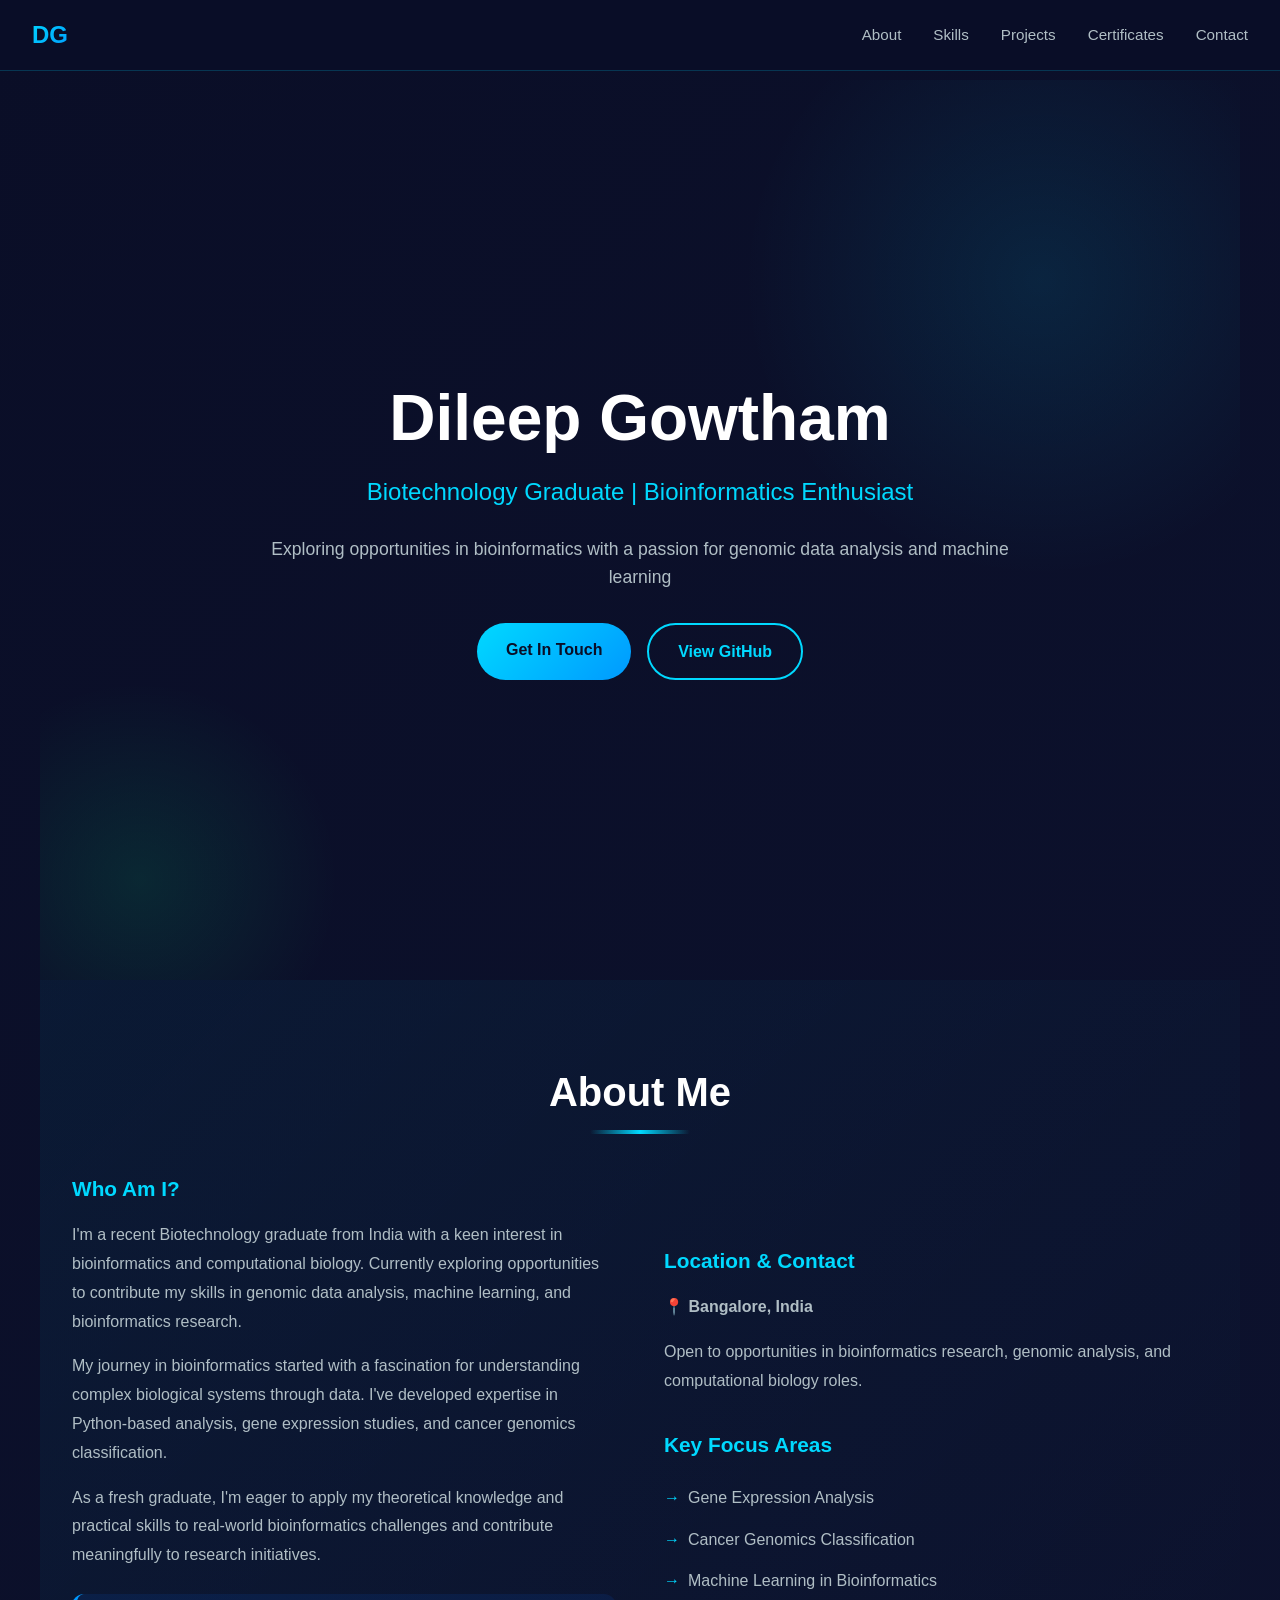
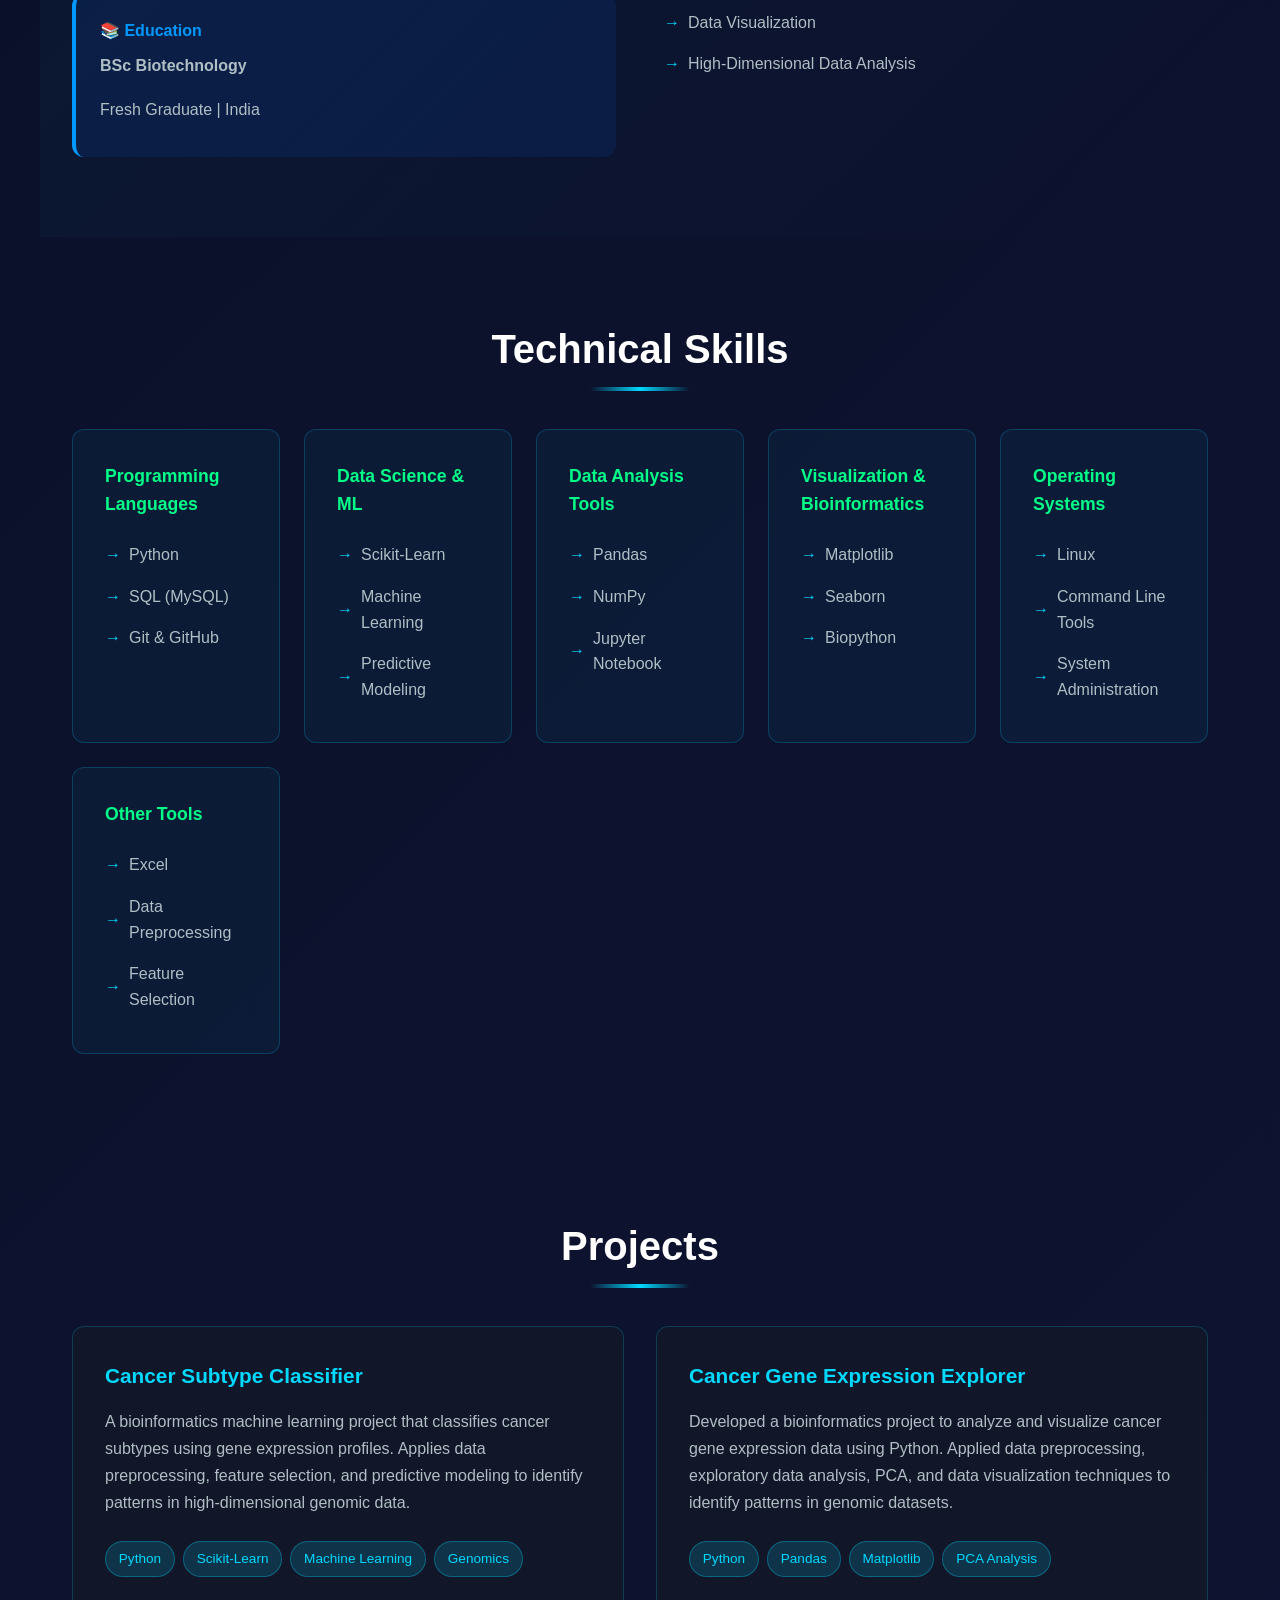
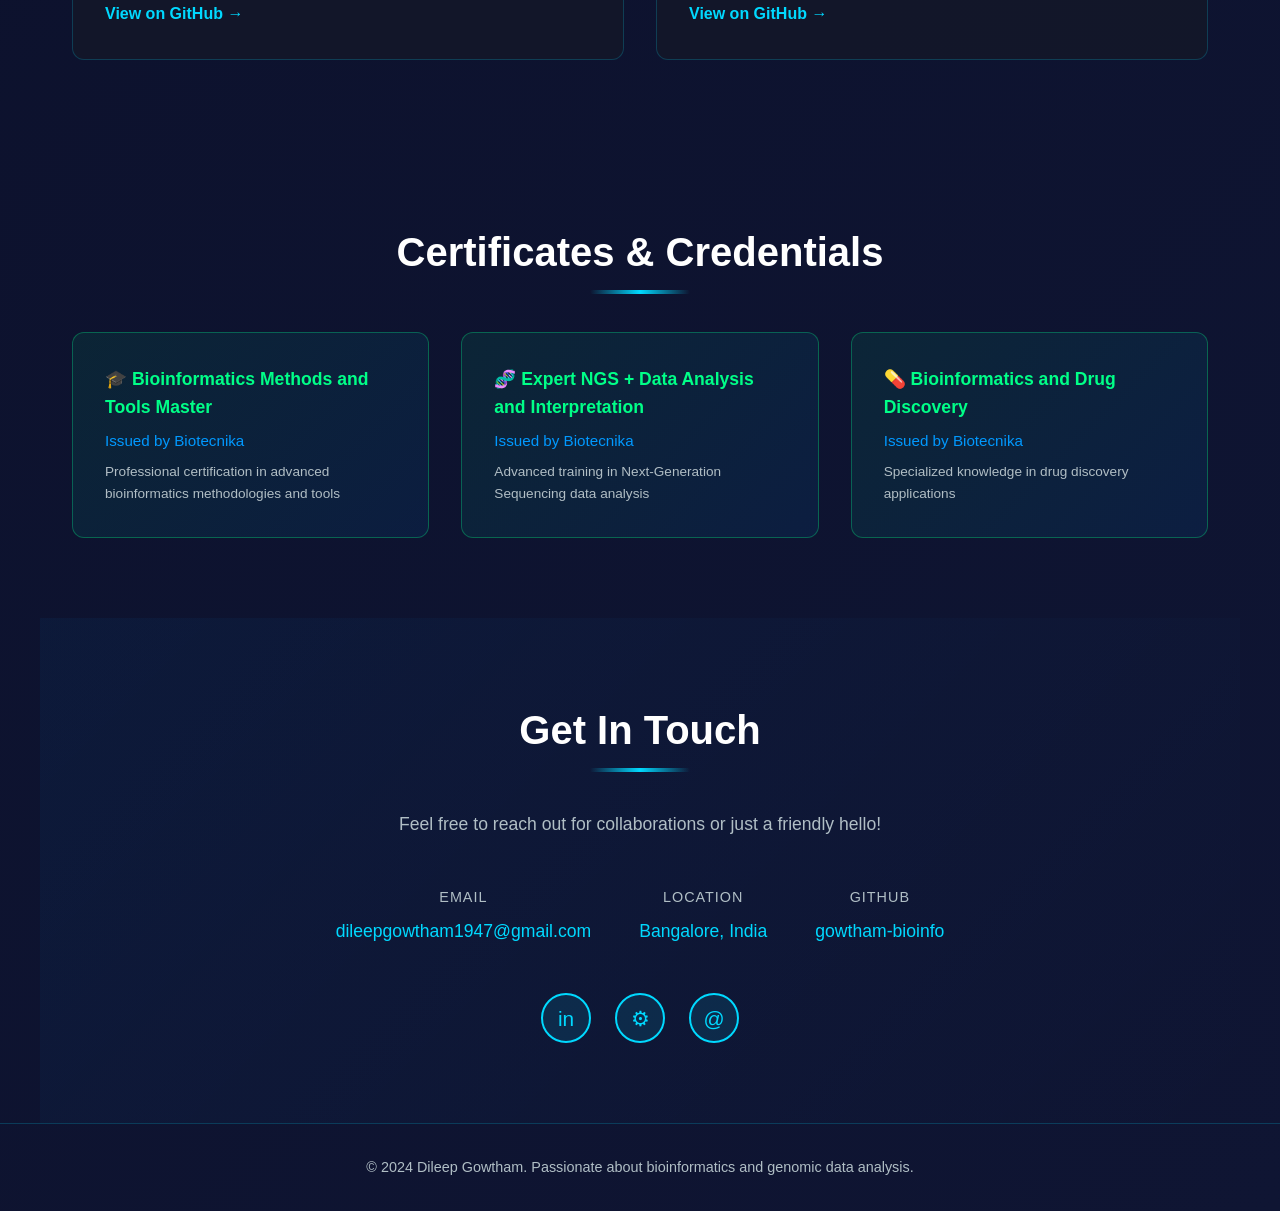
==== commit 2a8b6ba9: "Update index.html" ====
--- a/index.html
+++ b/index.html
@@ -1,55 +1,783 @@
 <!DOCTYPE html>
 <html lang="en">
 <head>
-  <meta charset="UTF-8" />
-  <meta name="viewport" content="width=device-width, initial-scale=1.0" />
-  <title>Dileep Gowtham | Bioinformatics Portfolio</title>
-  <link rel="stylesheet" href="style.css" />
+    <meta charset="UTF-8">
+    <meta name="viewport" content="width=device-width, initial-scale=1.0">
+    <title>Dileep Gowtham - Bioinformatics Portfolio</title>
+    <style>
+        * {
+            margin: 0;
+            padding: 0;
+            box-sizing: border-box;
+        }
+
+        :root {
+            --bg-dark: #0a0e27;
+            --bg-secondary: #141829;
+            --accent-teal: #00d9ff;
+            --accent-blue: #0099ff;
+            --accent-green: #00ff88;
+            --text-primary: #ffffff;
+            --text-secondary: #b0bec5;
+            --border-color: rgba(0, 217, 255, 0.2);
+        }
+
+        html {
+            scroll-behavior: smooth;
+        }
+
+        body {
+            font-family: 'Segoe UI', Tahoma, Geneva, Verdana, sans-serif;
+            background: linear-gradient(135deg, var(--bg-dark) 0%, #0f1533 100%);
+            color: var(--text-primary);
+            line-height: 1.6;
+            overflow-x: hidden;
+        }
+
+        /* Navigation */
+        nav {
+            position: fixed;
+            top: 0;
+            width: 100%;
+            background: rgba(10, 14, 39, 0.95);
+            backdrop-filter: blur(10px);
+            padding: 1rem 2rem;
+            display: flex;
+            justify-content: space-between;
+            align-items: center;
+            z-index: 1000;
+            border-bottom: 1px solid var(--border-color);
+        }
+
+        .logo {
+            font-weight: 700;
+            font-size: 1.5rem;
+            background: linear-gradient(135deg, var(--accent-teal), var(--accent-blue));
+            -webkit-background-clip: text;
+            -webkit-text-fill-color: transparent;
+            background-clip: text;
+        }
+
+        nav ul {
+            display: flex;
+            list-style: none;
+            gap: 2rem;
+        }
+
+        nav a {
+            color: var(--text-secondary);
+            text-decoration: none;
+            transition: all 0.3s ease;
+            font-size: 0.95rem;
+        }
+
+        nav a:hover {
+            color: var(--accent-teal);
+            transform: translateY(-2px);
+        }
+
+        /* Hero Section */
+        .hero {
+            margin-top: 80px;
+            padding: 4rem 2rem;
+            min-height: 100vh;
+            display: flex;
+            align-items: center;
+            justify-content: center;
+            position: relative;
+            overflow: hidden;
+        }
+
+        .hero::before {
+            content: '';
+            position: absolute;
+            width: 600px;
+            height: 600px;
+            background: radial-gradient(circle, rgba(0, 217, 255, 0.1) 0%, transparent 70%);
+            border-radius: 50%;
+            top: -100px;
+            right: -100px;
+            animation: float 6s ease-in-out infinite;
+        }
+
+        .hero::after {
+            content: '';
+            position: absolute;
+            width: 400px;
+            height: 400px;
+            background: radial-gradient(circle, rgba(0, 255, 136, 0.1) 0%, transparent 70%);
+            border-radius: 50%;
+            bottom: -100px;
+            left: -100px;
+            animation: float 8s ease-in-out infinite reverse;
+        }
+
+        @keyframes float {
+            0%, 100% { transform: translateY(0px); }
+            50% { transform: translateY(20px); }
+        }
+
+        .hero-content {
+            position: relative;
+            z-index: 10;
+            text-align: center;
+            max-width: 800px;
+        }
+
+        .hero h1 {
+            font-size: 4rem;
+            font-weight: 800;
+            margin-bottom: 1rem;
+            line-height: 1.2;
+            animation: slideUp 0.8s ease-out;
+        }
+
+        .hero .subtitle {
+            font-size: 1.5rem;
+            color: var(--accent-teal);
+            margin-bottom: 1.5rem;
+            animation: slideUp 0.8s ease-out 0.2s both;
+        }
+
+        .hero p {
+            font-size: 1.1rem;
+            color: var(--text-secondary);
+            margin-bottom: 2rem;
+            animation: slideUp 0.8s ease-out 0.4s both;
+        }
+
+        @keyframes slideUp {
+            from {
+                opacity: 0;
+                transform: translateY(30px);
+            }
+            to {
+                opacity: 1;
+                transform: translateY(0);
+            }
+        }
+
+        .cta-buttons {
+            display: flex;
+            gap: 1rem;
+            justify-content: center;
+            flex-wrap: wrap;
+            animation: slideUp 0.8s ease-out 0.6s both;
+        }
+
+        .btn {
+            padding: 0.85rem 1.8rem;
+            border-radius: 50px;
+            border: none;
+            font-size: 1rem;
+            font-weight: 600;
+            cursor: pointer;
+            transition: all 0.3s ease;
+            text-decoration: none;
+            display: inline-block;
+        }
+
+        .btn-primary {
+            background: linear-gradient(135deg, var(--accent-teal), var(--accent-blue));
+            color: var(--bg-dark);
+        }
+
+        .btn-primary:hover {
+            transform: translateY(-3px);
+            box-shadow: 0 10px 30px rgba(0, 217, 255, 0.3);
+        }
+
+        .btn-secondary {
+            background: transparent;
+            color: var(--accent-teal);
+            border: 2px solid var(--accent-teal);
+        }
+
+        .btn-secondary:hover {
+            background: rgba(0, 217, 255, 0.1);
+            transform: translateY(-3px);
+        }
+
+        /* Section Styling */
+        section {
+            padding: 5rem 2rem;
+            max-width: 1200px;
+            margin: 0 auto;
+        }
+
+        .section-title {
+            font-size: 2.5rem;
+            margin-bottom: 3rem;
+            text-align: center;
+            position: relative;
+            display: inline-block;
+            width: 100%;
+        }
+
+        .section-title::after {
+            content: '';
+            position: absolute;
+            bottom: -10px;
+            left: 50%;
+            transform: translateX(-50%);
+            width: 100px;
+            height: 4px;
+            background: linear-gradient(90deg, transparent, var(--accent-teal), transparent);
+            border-radius: 2px;
+        }
+
+        /* About Section */
+        .about {
+            background: linear-gradient(135deg, rgba(0, 217, 255, 0.05) 0%, transparent 100%);
+        }
+
+        .about-content {
+            display: grid;
+            grid-template-columns: 1fr 1fr;
+            gap: 3rem;
+            align-items: center;
+        }
+
+        .about-text h3 {
+            font-size: 1.3rem;
+            color: var(--accent-teal);
+            margin-bottom: 1rem;
+        }
+
+        .about-text p {
+            margin-bottom: 1rem;
+            color: var(--text-secondary);
+            line-height: 1.8;
+        }
+
+        .education {
+            background: rgba(0, 99, 255, 0.1);
+            padding: 1.5rem;
+            border-radius: 12px;
+            border-left: 4px solid var(--accent-blue);
+            margin-top: 1.5rem;
+        }
+
+        .education h4 {
+            color: var(--accent-blue);
+            margin-bottom: 0.5rem;
+        }
+
+        /* Skills Section */
+        .skills-grid {
+            display: grid;
+            grid-template-columns: repeat(auto-fit, minmax(200px, 1fr));
+            gap: 1.5rem;
+        }
+
+        .skill-category {
+            background: rgba(0, 217, 255, 0.05);
+            padding: 2rem;
+            border-radius: 12px;
+            border: 1px solid var(--border-color);
+            transition: all 0.3s ease;
+        }
+
+        .skill-category:hover {
+            background: rgba(0, 217, 255, 0.1);
+            transform: translateY(-5px);
+            border-color: var(--accent-teal);
+            box-shadow: 0 10px 30px rgba(0, 217, 255, 0.1);
+        }
+
+        .skill-category h4 {
+            color: var(--accent-green);
+            margin-bottom: 1rem;
+            font-size: 1.1rem;
+        }
+
+        .skill-list {
+            list-style: none;
+        }
+
+        .skill-list li {
+            padding: 0.5rem 0;
+            color: var(--text-secondary);
+            display: flex;
+            align-items: center;
+            gap: 0.5rem;
+        }
+
+        .skill-list li::before {
+            content: '→';
+            color: var(--accent-teal);
+            font-weight: bold;
+        }
+
+        /* Projects Section */
+        .projects-grid {
+            display: grid;
+            grid-template-columns: repeat(auto-fit, minmax(320px, 1fr));
+            gap: 2rem;
+        }
+
+        .project-card {
+            background: rgba(20, 24, 41, 0.8);
+            border: 1px solid var(--border-color);
+            border-radius: 12px;
+            padding: 2rem;
+            transition: all 0.3s ease;
+            position: relative;
+            overflow: hidden;
+        }
+
+        .project-card::before {
+            content: '';
+            position: absolute;
+            top: -100%;
+            left: 0;
+            width: 100%;
+            height: 100%;
+            background: linear-gradient(135deg, transparent, rgba(0, 217, 255, 0.1), transparent);
+            transition: top 0.3s ease;
+        }
+
+        .project-card:hover {
+            border-color: var(--accent-teal);
+            transform: translateY(-8px);
+            box-shadow: 0 15px 40px rgba(0, 217, 255, 0.15);
+        }
+
+        .project-card:hover::before {
+            top: 100%;
+        }
+
+        .project-card h3 {
+            color: var(--accent-teal);
+            margin-bottom: 1rem;
+            font-size: 1.3rem;
+            position: relative;
+            z-index: 5;
+        }
+
+        .project-card p {
+            color: var(--text-secondary);
+            margin-bottom: 1.5rem;
+            line-height: 1.7;
+            position: relative;
+            z-index: 5;
+        }
+
+        .project-tech {
+            display: flex;
+            flex-wrap: wrap;
+            gap: 0.5rem;
+            margin-bottom: 1.5rem;
+            position: relative;
+            z-index: 5;
+        }
+
+        .tech-tag {
+            background: rgba(0, 217, 255, 0.15);
+            color: var(--accent-teal);
+            padding: 0.4rem 0.8rem;
+            border-radius: 20px;
+            font-size: 0.85rem;
+            border: 1px solid rgba(0, 217, 255, 0.3);
+        }
+
+        .project-link {
+            display: inline-block;
+            color: var(--accent-teal);
+            text-decoration: none;
+            font-weight: 600;
+            position: relative;
+            z-index: 5;
+            transition: all 0.3s ease;
+        }
+
+        .project-link:hover {
+            color: var(--accent-green);
+            transform: translateX(5px);
+        }
+
+        /* Certificates Section */
+        .certificates-list {
+            display: grid;
+            grid-template-columns: repeat(auto-fit, minmax(280px, 1fr));
+            gap: 2rem;
+        }
+
+        .cert-card {
+            background: linear-gradient(135deg, rgba(0, 255, 136, 0.08) 0%, rgba(0, 153, 255, 0.08) 100%);
+            border: 1px solid rgba(0, 255, 136, 0.3);
+            border-radius: 12px;
+            padding: 2rem;
+            transition: all 0.3s ease;
+        }
+
+        .cert-card:hover {
+            transform: translateY(-5px);
+            border-color: var(--accent-green);
+            box-shadow: 0 10px 30px rgba(0, 255, 136, 0.15);
+        }
+
+        .cert-card h4 {
+            color: var(--accent-green);
+            margin-bottom: 0.5rem;
+            font-size: 1.1rem;
+        }
+
+        .cert-issuer {
+            color: var(--accent-blue);
+            font-size: 0.95rem;
+            margin-bottom: 0.5rem;
+        }
+
+        .cert-year {
+            color: var(--text-secondary);
+            font-size: 0.85rem;
+        }
+
+        /* Contact Section */
+        .contact {
+            text-align: center;
+            background: linear-gradient(135deg, rgba(0, 153, 255, 0.05) 0%, transparent 100%);
+        }
+
+        .contact-info {
+            display: flex;
+            justify-content: center;
+            gap: 3rem;
+            flex-wrap: wrap;
+            margin: 3rem 0;
+        }
+
+        .contact-item {
+            display: flex;
+            flex-direction: column;
+            align-items: center;
+        }
+
+        .contact-label {
+            color: var(--text-secondary);
+            font-size: 0.9rem;
+            margin-bottom: 0.5rem;
+            text-transform: uppercase;
+            letter-spacing: 1px;
+        }
+
+        .contact-value {
+            color: var(--accent-teal);
+            font-size: 1.1rem;
+            text-decoration: none;
+            transition: all 0.3s ease;
+        }
+
+        .contact-value:hover {
+            color: var(--accent-green);
+        }
+
+        .social-links {
+            display: flex;
+            justify-content: center;
+            gap: 1.5rem;
+            margin-top: 2rem;
+        }
+
+        .social-link {
+            width: 50px;
+            height: 50px;
+            border-radius: 50%;
+            display: flex;
+            align-items: center;
+            justify-content: center;
+            background: rgba(0, 217, 255, 0.1);
+            border: 2px solid var(--accent-teal);
+            color: var(--accent-teal);
+            text-decoration: none;
+            transition: all 0.3s ease;
+            font-size: 1.3rem;
+        }
+
+        .social-link:hover {
+            background: var(--accent-teal);
+            color: var(--bg-dark);
+            transform: translateY(-5px);
+        }
+
+        /* Footer */
+        footer {
+            text-align: center;
+            padding: 2rem;
+            border-top: 1px solid var(--border-color);
+            color: var(--text-secondary);
+            font-size: 0.9rem;
+        }
+
+        /* Responsive */
+        @media (max-width: 768px) {
+            nav ul {
+                flex-direction: column;
+                gap: 1rem;
+            }
+
+            .hero h1 {
+                font-size: 2.5rem;
+            }
+
+            .hero .subtitle {
+                font-size: 1.2rem;
+            }
+
+            .about-content {
+                grid-template-columns: 1fr;
+            }
+
+            .contact-info {
+                gap: 1.5rem;
+                flex-direction: column;
+            }
+
+            section {
+                padding: 3rem 1rem;
+            }
+        }
+
+        /* Scroll animations */
+        .fade-in {
+            opacity: 0;
+            animation: fadeIn 0.8s ease forwards;
+        }
+
+        @keyframes fadeIn {
+            to {
+                opacity: 1;
+            }
+        }
+    </style>
 </head>
-
 <body>
-
-  <header>
-    <h1>Dileep Gowtham</h1>
-    <p>Bioinformatics | Machine Learning | Genomic Data Analysis</p>
-  </header>
-
-  <section class="about">
-    <h2>About Me</h2>
-    <p>
-      Biotechnology graduate passionate about bioinformatics, computational biology,
-      and machine learning applied to genomic data. I work on cancer gene expression
-      analysis and predictive modeling.
-    </p>
-  </section>
-
-  <section class="projects">
-    <h2>Projects</h2>
-
-    <div class="card">
-      <h3>Cancer Subtype Classifier</h3>
-      <p>ML model for cancer subtype prediction using gene expression data.</p>
-      <a href="https://github.com/gowtham-bioinfo/Cancer-Subtype-Classifier">GitHub</a>
-    </div>
-
-    <div class="card">
-      <h3>Cancer Gene Expression Explorer</h3>
-      <p>Data analysis and visualization pipeline for genomic datasets.</p>
-      <a href="https://github.com/gowtham-bioinfo/Cancer-Gene-Expression-Explorer">GitHub</a>
-    </div>
-
-  </section>
-
-  <section class="contact">
-    <h2>Contact</h2>
-    <p>Email: dileepgowtham1947@gmail.com</p>
-    <p>GitHub: gowtham-bioinfo</p>
-    <p>LinkedIn: dileep-gowtham-074001313</p>
-  </section>
-
-  <footer>
-    <p>© 2026 Dileep Gowtham | Built with HTML & CSS</p>
-  </footer>
-
+    <!-- Navigation -->
+    <nav>
+        <div class="logo">DG</div>
+        <ul>
+            <li><a href="#about">About</a></li>
+            <li><a href="#skills">Skills</a></li>
+            <li><a href="#projects">Projects</a></li>
+            <li><a href="#certificates">Certificates</a></li>
+            <li><a href="#contact">Contact</a></li>
+        </ul>
+    </nav>
+
+    <!-- Hero Section -->
+    <section class="hero">
+        <div class="hero-content">
+            <h1>Dileep Gowtham</h1>
+            <p class="subtitle">Biotechnology Graduate | Bioinformatics Enthusiast</p>
+            <p>Exploring opportunities in bioinformatics with a passion for genomic data analysis and machine learning</p>
+            <div class="cta-buttons">
+                <a href="#contact" class="btn btn-primary">Get In Touch</a>
+                <a href="https://github.com/gowtham-bioinfo" target="_blank" class="btn btn-secondary">View GitHub</a>
+            </div>
+        </div>
+    </section>
+
+    <!-- About Section -->
+    <section id="about" class="about">
+        <h2 class="section-title">About Me</h2>
+        <div class="about-content">
+            <div class="about-text">
+                <h3>Who Am I?</h3>
+                <p>I'm a recent Biotechnology graduate from India with a keen interest in bioinformatics and computational biology. Currently exploring opportunities to contribute my skills in genomic data analysis, machine learning, and bioinformatics research.</p>
+                <p>My journey in bioinformatics started with a fascination for understanding complex biological systems through data. I've developed expertise in Python-based analysis, gene expression studies, and cancer genomics classification.</p>
+                <p>As a fresh graduate, I'm eager to apply my theoretical knowledge and practical skills to real-world bioinformatics challenges and contribute meaningfully to research initiatives.</p>
+                <div class="education">
+                    <h4>📚 Education</h4>
+                    <p><strong>BSc Biotechnology</strong></p>
+                    <p style="color: var(--text-secondary); margin: 0.5rem 0;">Fresh Graduate | India</p>
+                </div>
+            </div>
+            <div class="about-text">
+                <h3>Location & Contact</h3>
+                <p><strong>📍 Bangalore, India</strong></p>
+                <p>Open to opportunities in bioinformatics research, genomic analysis, and computational biology roles.</p>
+                <h3 style="margin-top: 2rem;">Key Focus Areas</h3>
+                <ul class="skill-list" style="color: var(--text-secondary);">
+                    <li>Gene Expression Analysis</li>
+                    <li>Cancer Genomics Classification</li>
+                    <li>Machine Learning in Bioinformatics</li>
+                    <li>Data Visualization</li>
+                    <li>High-Dimensional Data Analysis</li>
+                </ul>
+            </div>
+        </div>
+    </section>
+
+    <!-- Skills Section -->
+    <section id="skills">
+        <h2 class="section-title">Technical Skills</h2>
+        <div class="skills-grid">
+            <div class="skill-category">
+                <h4>Programming Languages</h4>
+                <ul class="skill-list">
+                    <li>Python</li>
+                    <li>SQL (MySQL)</li>
+                    <li>Git & GitHub</li>
+                </ul>
+            </div>
+            <div class="skill-category">
+                <h4>Data Science & ML</h4>
+                <ul class="skill-list">
+                    <li>Scikit-Learn</li>
+                    <li>Machine Learning</li>
+                    <li>Predictive Modeling</li>
+                </ul>
+            </div>
+            <div class="skill-category">
+                <h4>Data Analysis Tools</h4>
+                <ul class="skill-list">
+                    <li>Pandas</li>
+                    <li>NumPy</li>
+                    <li>Jupyter Notebook</li>
+                </ul>
+            </div>
+            <div class="skill-category">
+                <h4>Visualization & Bioinformatics</h4>
+                <ul class="skill-list">
+                    <li>Matplotlib</li>
+                    <li>Seaborn</li>
+                    <li>Biopython</li>
+                </ul>
+            </div>
+            <div class="skill-category">
+                <h4>Operating Systems</h4>
+                <ul class="skill-list">
+                    <li>Linux</li>
+                    <li>Command Line Tools</li>
+                    <li>System Administration</li>
+                </ul>
+            </div>
+            <div class="skill-category">
+                <h4>Other Tools</h4>
+                <ul class="skill-list">
+                    <li>Excel</li>
+                    <li>Data Preprocessing</li>
+                    <li>Feature Selection</li>
+                </ul>
+            </div>
+        </div>
+    </section>
+
+    <!-- Projects Section -->
+    <section id="projects">
+        <h2 class="section-title">Projects</h2>
+        <div class="projects-grid">
+            <div class="project-card">
+                <h3>Cancer Subtype Classifier</h3>
+                <p>A bioinformatics machine learning project that classifies cancer subtypes using gene expression profiles. Applies data preprocessing, feature selection, and predictive modeling to identify patterns in high-dimensional genomic data.</p>
+                <div class="project-tech">
+                    <span class="tech-tag">Python</span>
+                    <span class="tech-tag">Scikit-Learn</span>
+                    <span class="tech-tag">Machine Learning</span>
+                    <span class="tech-tag">Genomics</span>
+                </div>
+                <a href="https://github.com/gowtham-bioinfo/Cancer-Subtype-Classifier" target="_blank" class="project-link">View on GitHub →</a>
+            </div>
+
+            <div class="project-card">
+                <h3>Cancer Gene Expression Explorer</h3>
+                <p>Developed a bioinformatics project to analyze and visualize cancer gene expression data using Python. Applied data preprocessing, exploratory data analysis, PCA, and data visualization techniques to identify patterns in genomic datasets.</p>
+                <div class="project-tech">
+                    <span class="tech-tag">Python</span>
+                    <span class="tech-tag">Pandas</span>
+                    <span class="tech-tag">Matplotlib</span>
+                    <span class="tech-tag">PCA Analysis</span>
+                </div>
+                <a href="https://github.com/gowtham-bioinfo/Cancer-Gene-Expression-Explorer" target="_blank" class="project-link">View on GitHub →</a>
+            </div>
+        </div>
+    </section>
+
+    <!-- Certificates Section -->
+    <section id="certificates">
+        <h2 class="section-title">Certificates & Credentials</h2>
+        <div class="certificates-list">
+            <div class="cert-card">
+                <h4>🎓 Bioinformatics Methods and Tools Master</h4>
+                <p class="cert-issuer">Issued by Biotecnika</p>
+                <p class="cert-year">Professional certification in advanced bioinformatics methodologies and tools</p>
+            </div>
+            <div class="cert-card">
+                <h4>🧬 Expert NGS + Data Analysis and Interpretation</h4>
+                <p class="cert-issuer">Issued by Biotecnika</p>
+                <p class="cert-year">Advanced training in Next-Generation Sequencing data analysis</p>
+            </div>
+            <div class="cert-card">
+                <h4>💊 Bioinformatics and Drug Discovery</h4>
+                <p class="cert-issuer">Issued by Biotecnika</p>
+                <p class="cert-year">Specialized knowledge in drug discovery applications</p>
+            </div>
+        </div>
+    </section>
+
+    <!-- Contact Section -->
+    <section id="contact" class="contact">
+        <h2 class="section-title">Get In Touch</h2>
+        <p style="color: var(--text-secondary); font-size: 1.1rem; margin-bottom: 2rem;">Feel free to reach out for collaborations or just a friendly hello!</p>
+        
+        <div class="contact-info">
+            <div class="contact-item">
+                <span class="contact-label">Email</span>
+                <a href="mailto:dileepgowtham1947@gmail.com" class="contact-value">dileepgowtham1947@gmail.com</a>
+            </div>
+            <div class="contact-item">
+                <span class="contact-label">Location</span>
+                <span class="contact-value">Bangalore, India</span>
+            </div>
+            <div class="contact-item">
+                <span class="contact-label">GitHub</span>
+                <a href="https://github.com/gowtham-bioinfo" target="_blank" class="contact-value">gowtham-bioinfo</a>
+            </div>
+        </div>
+
+        <div class="social-links">
+            <a href="https://www.linkedin.com/in/dileep-gowtham-074001313" target="_blank" class="social-link" title="LinkedIn">in</a>
+            <a href="https://github.com/gowtham-bioinfo" target="_blank" class="social-link" title="GitHub">⚙</a>
+            <a href="mailto:dileepgowtham1947@gmail.com" class="social-link" title="Email">@</a>
+        </div>
+    </section>
+
+    <!-- Footer -->
+    <footer>
+        <p>&copy; 2024 Dileep Gowtham. Passionate about bioinformatics and genomic data analysis.</p>
+    </footer>
+
+    <script>
+        // Smooth scroll behavior for navigation
+        document.querySelectorAll('a[href^="#"]').forEach(anchor => {
+            anchor.addEventListener('click', function (e) {
+                e.preventDefault();
+                const target = document.querySelector(this.getAttribute('href'));
+                if (target) {
+                    target.scrollIntoView({ behavior: 'smooth' });
+                }
+            });
+        });
+
+        // Animate elements on scroll
+        const observerOptions = {
+            threshold: 0.1,
+            rootMargin: '0px 0px -100px 0px'
+        };
+
+        const observer = new IntersectionObserver(function(entries) {
+            entries.forEach(entry => {
+                if (entry.isIntersecting) {
+                    entry.target.classList.add('fade-in');
+                    observer.unobserve(entry.target);
+                }
+            });
+        }, observerOptions);
+
+        document.querySelectorAll('.skill-category, .project-card, .cert-card').forEach(el => {
+            observer.observe(el);
+        });
+    </script>
 </body>
-</html>+</html>
